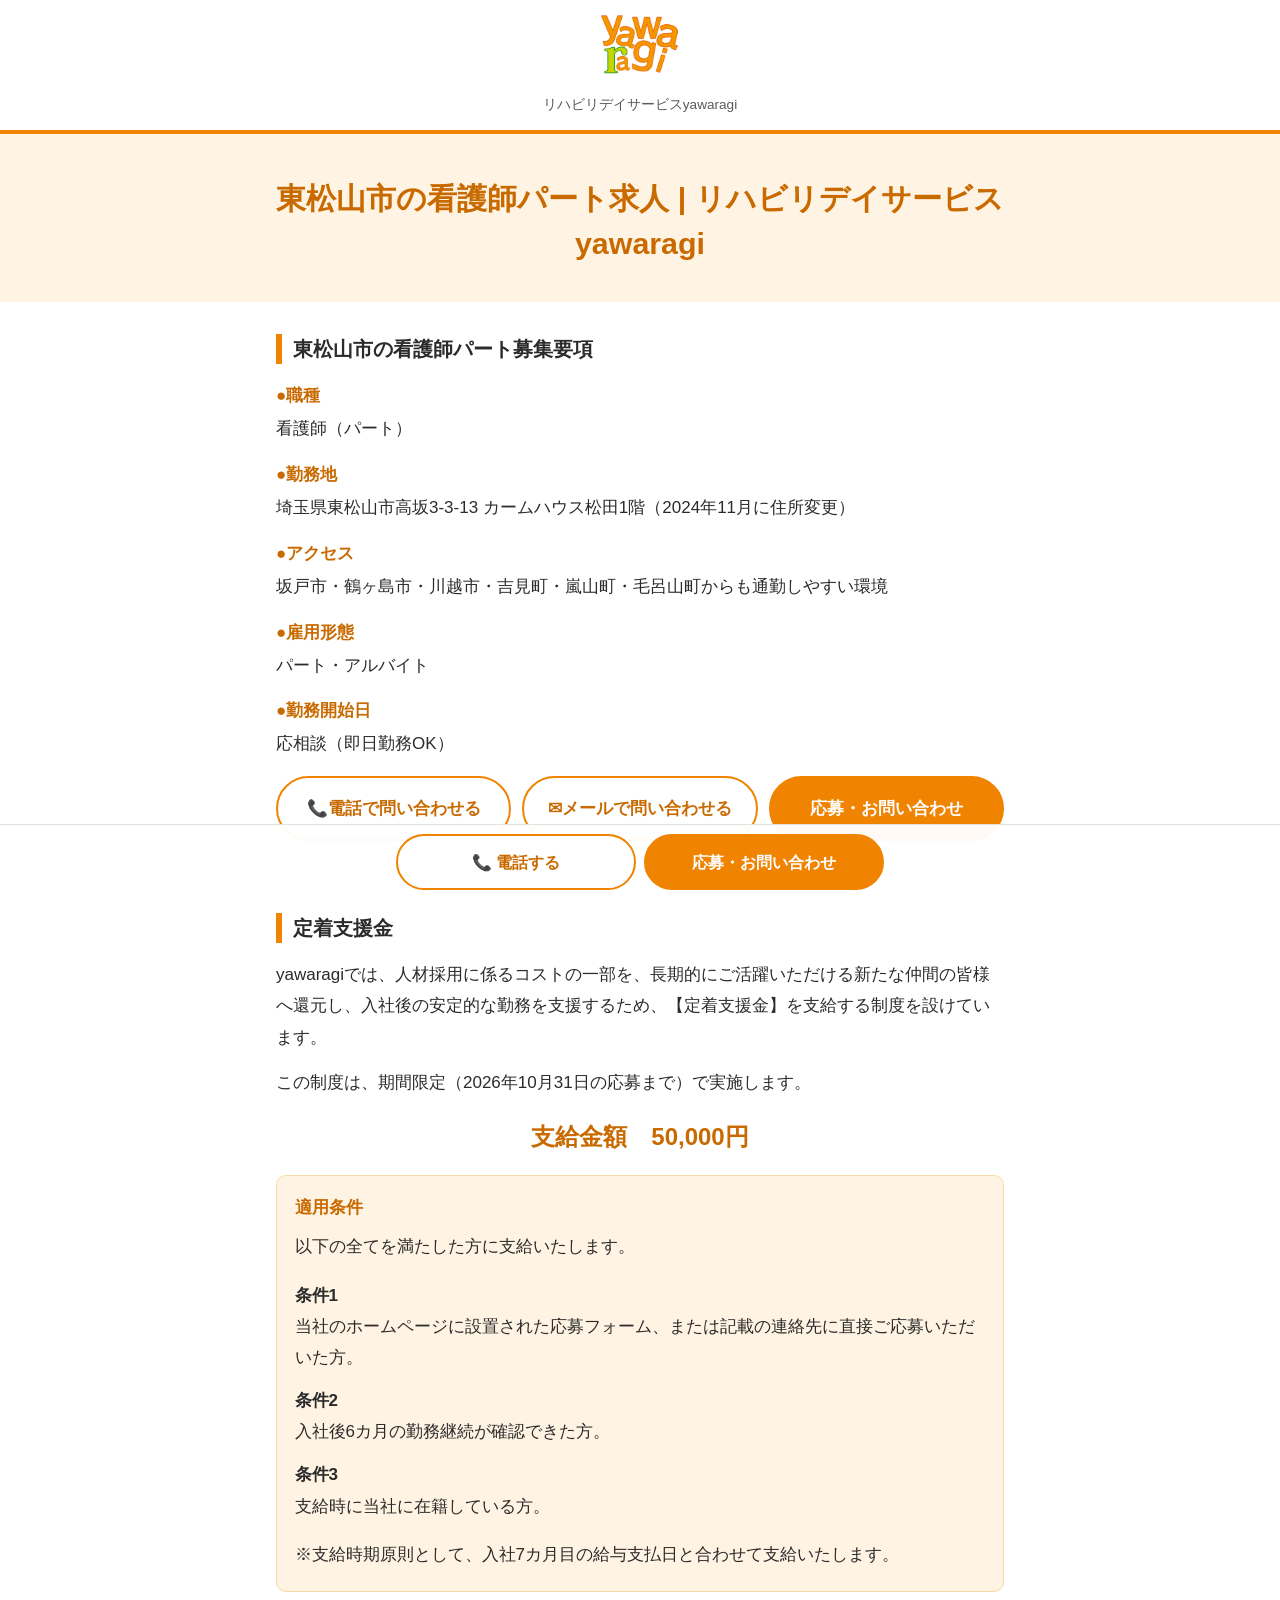
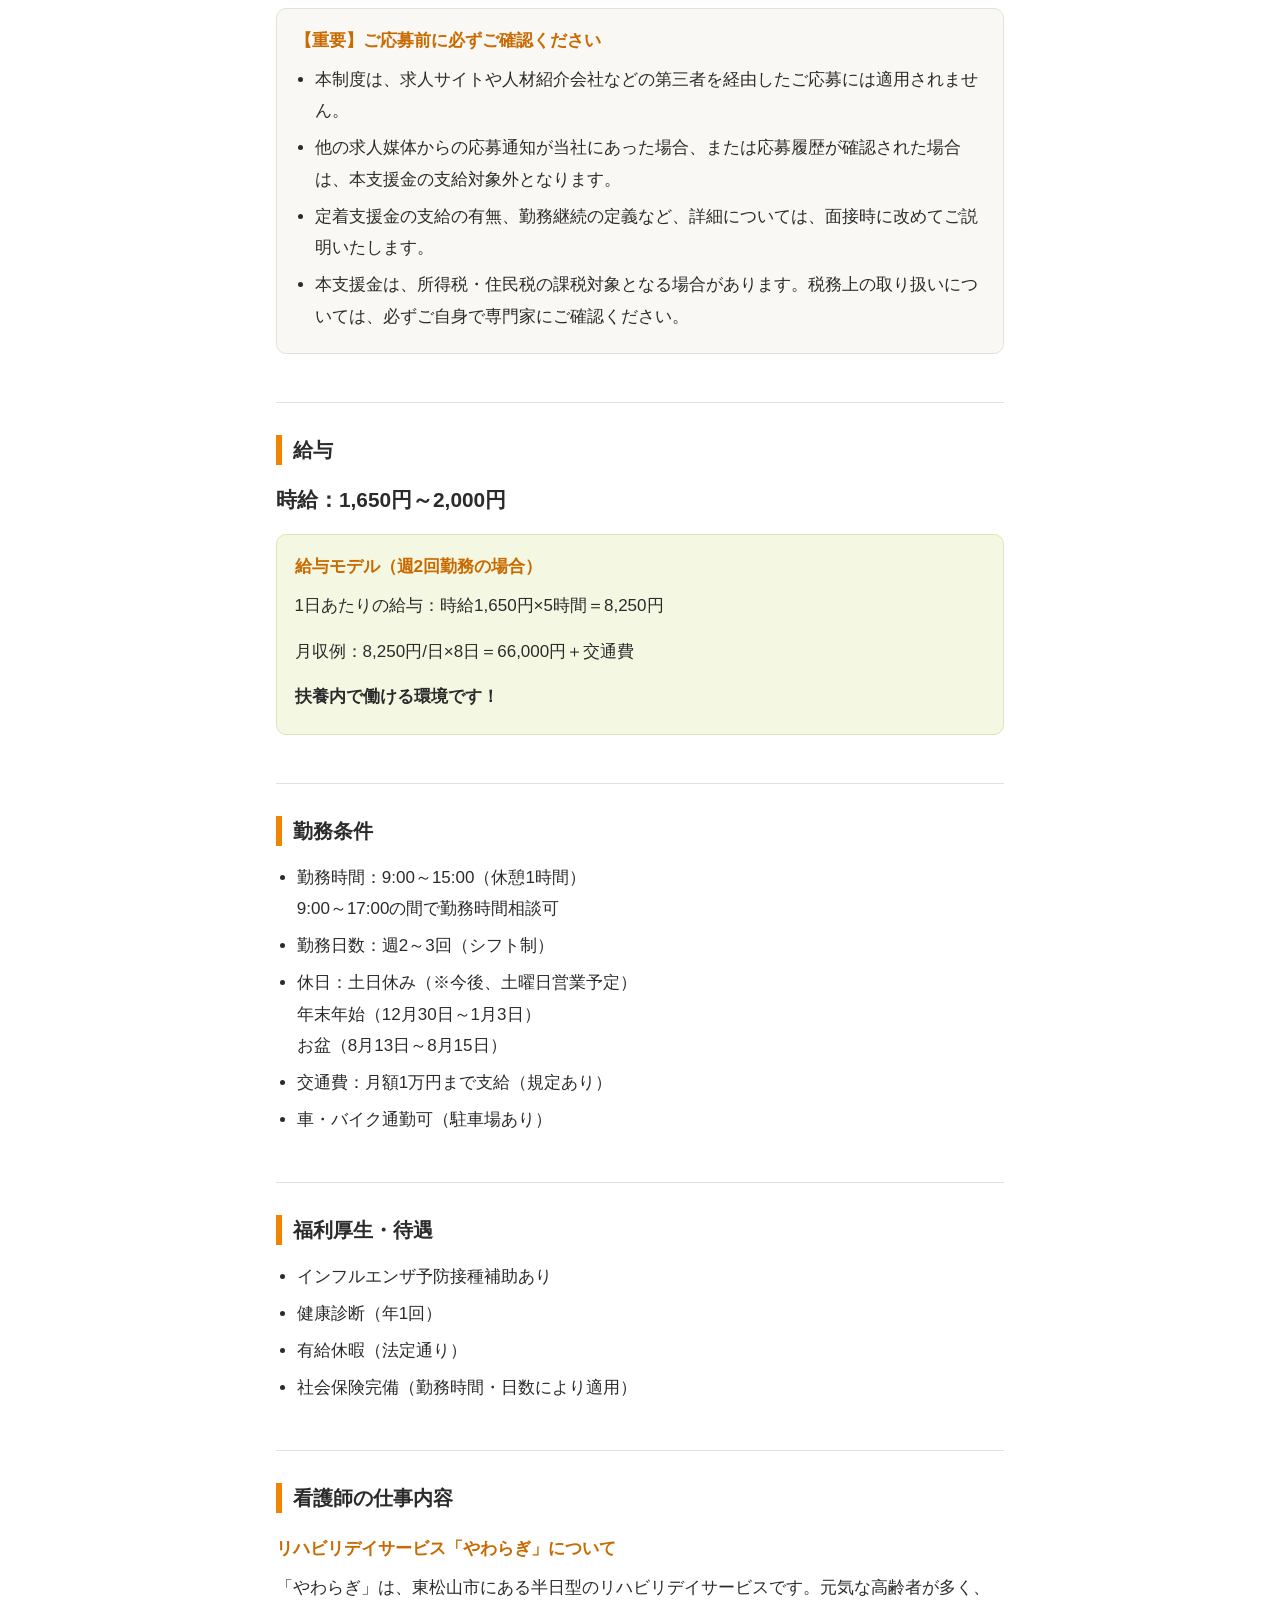
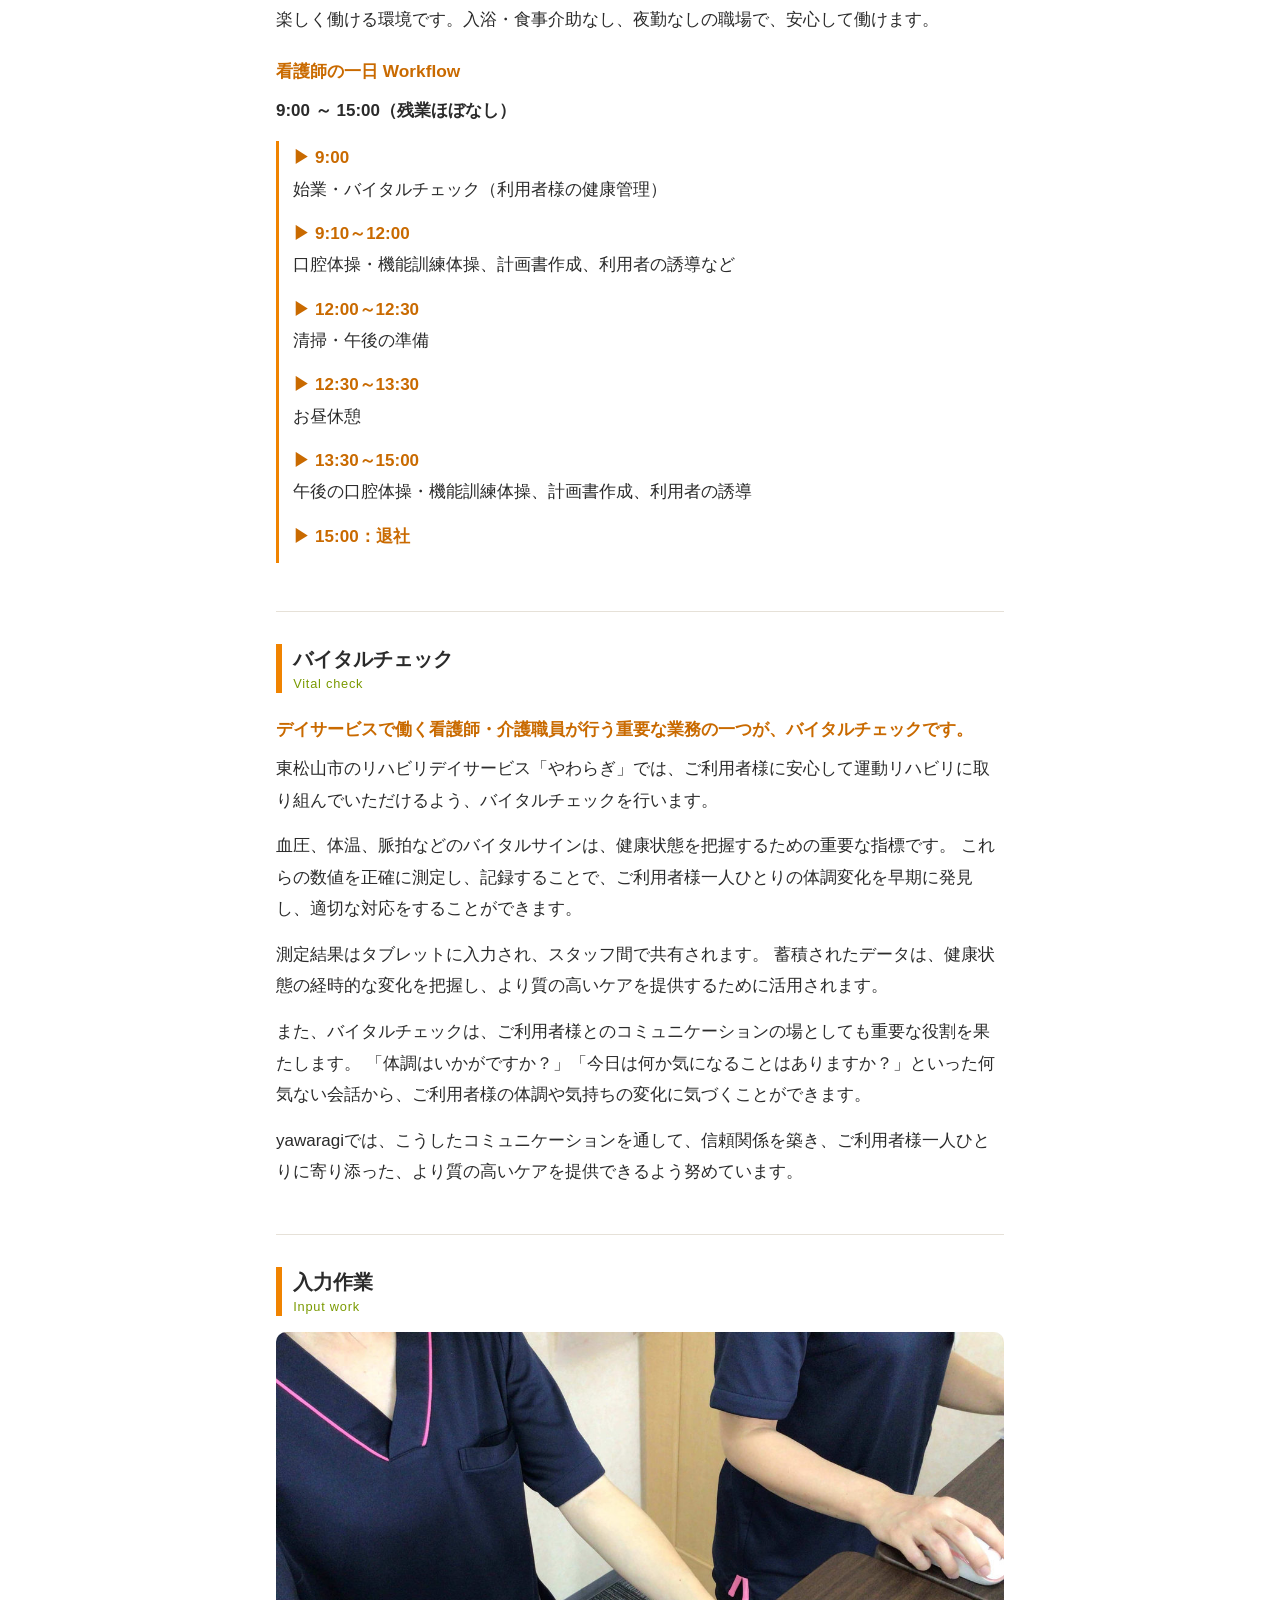
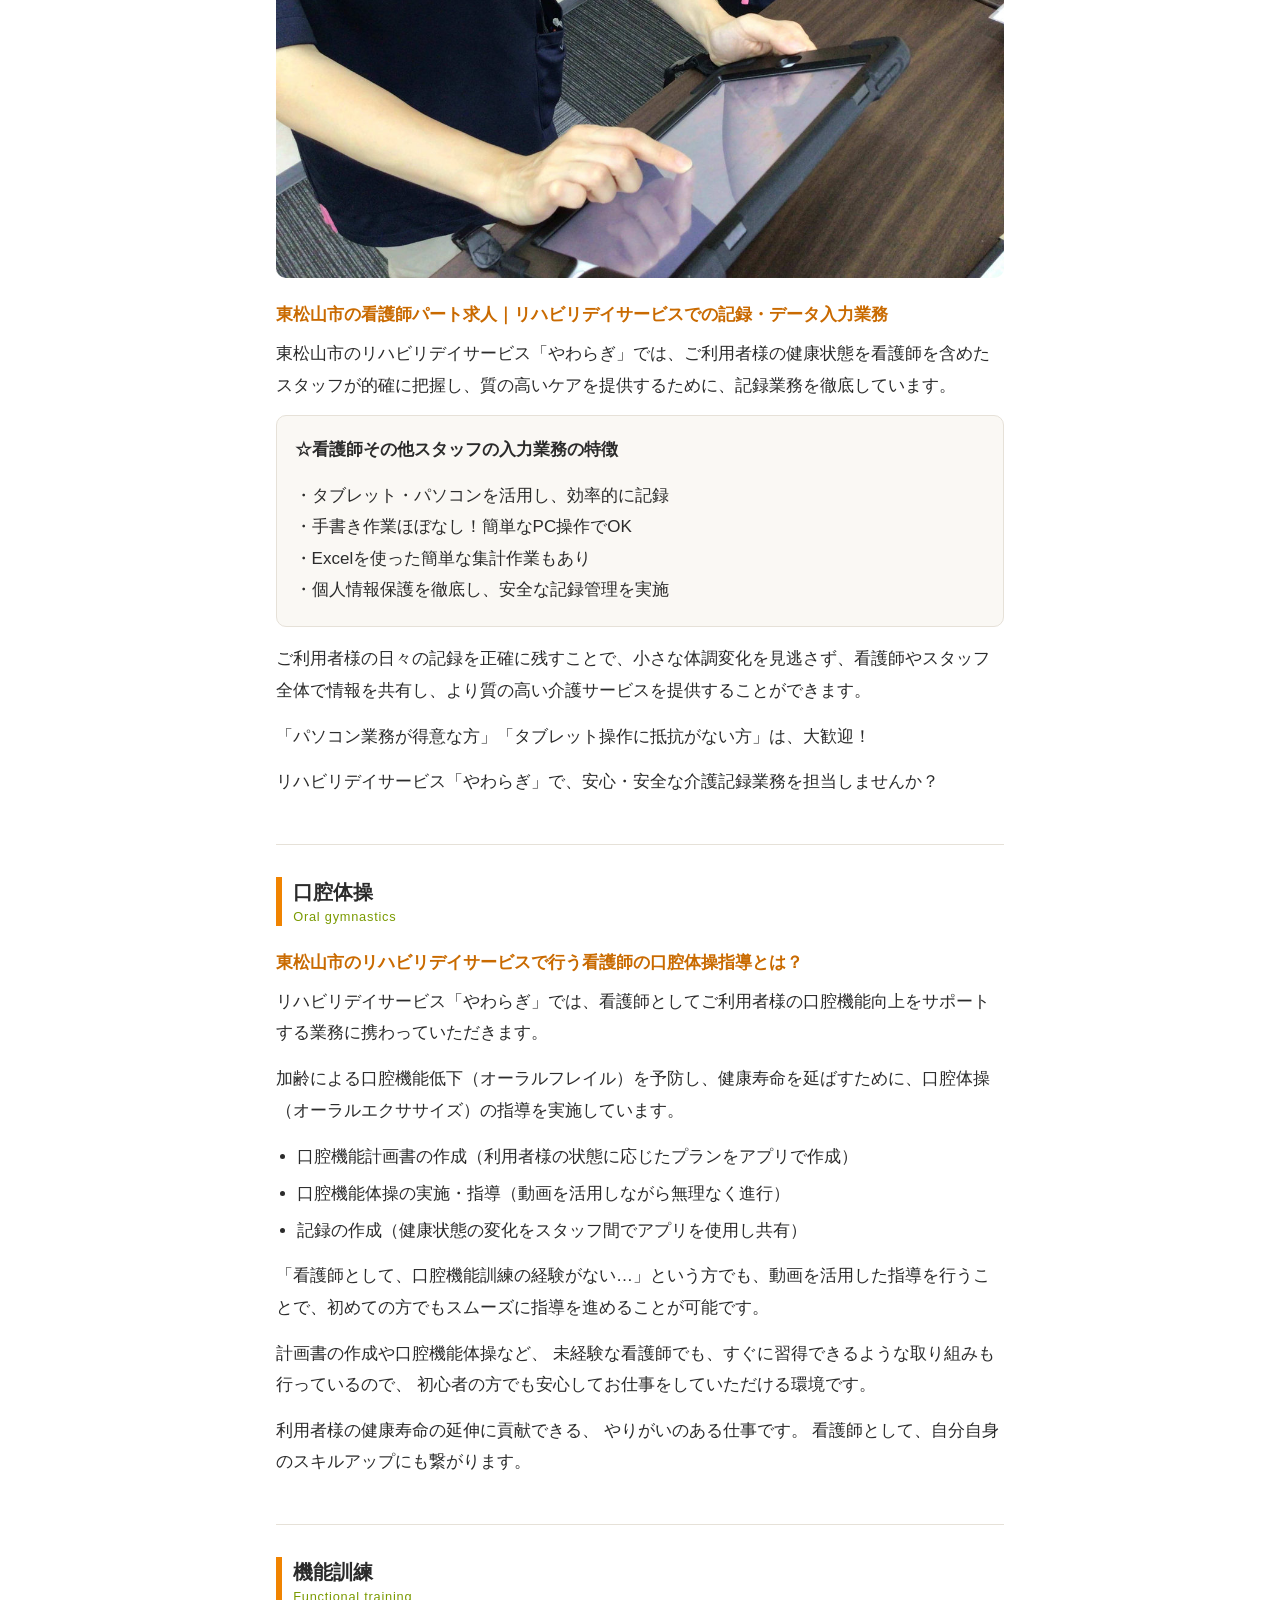
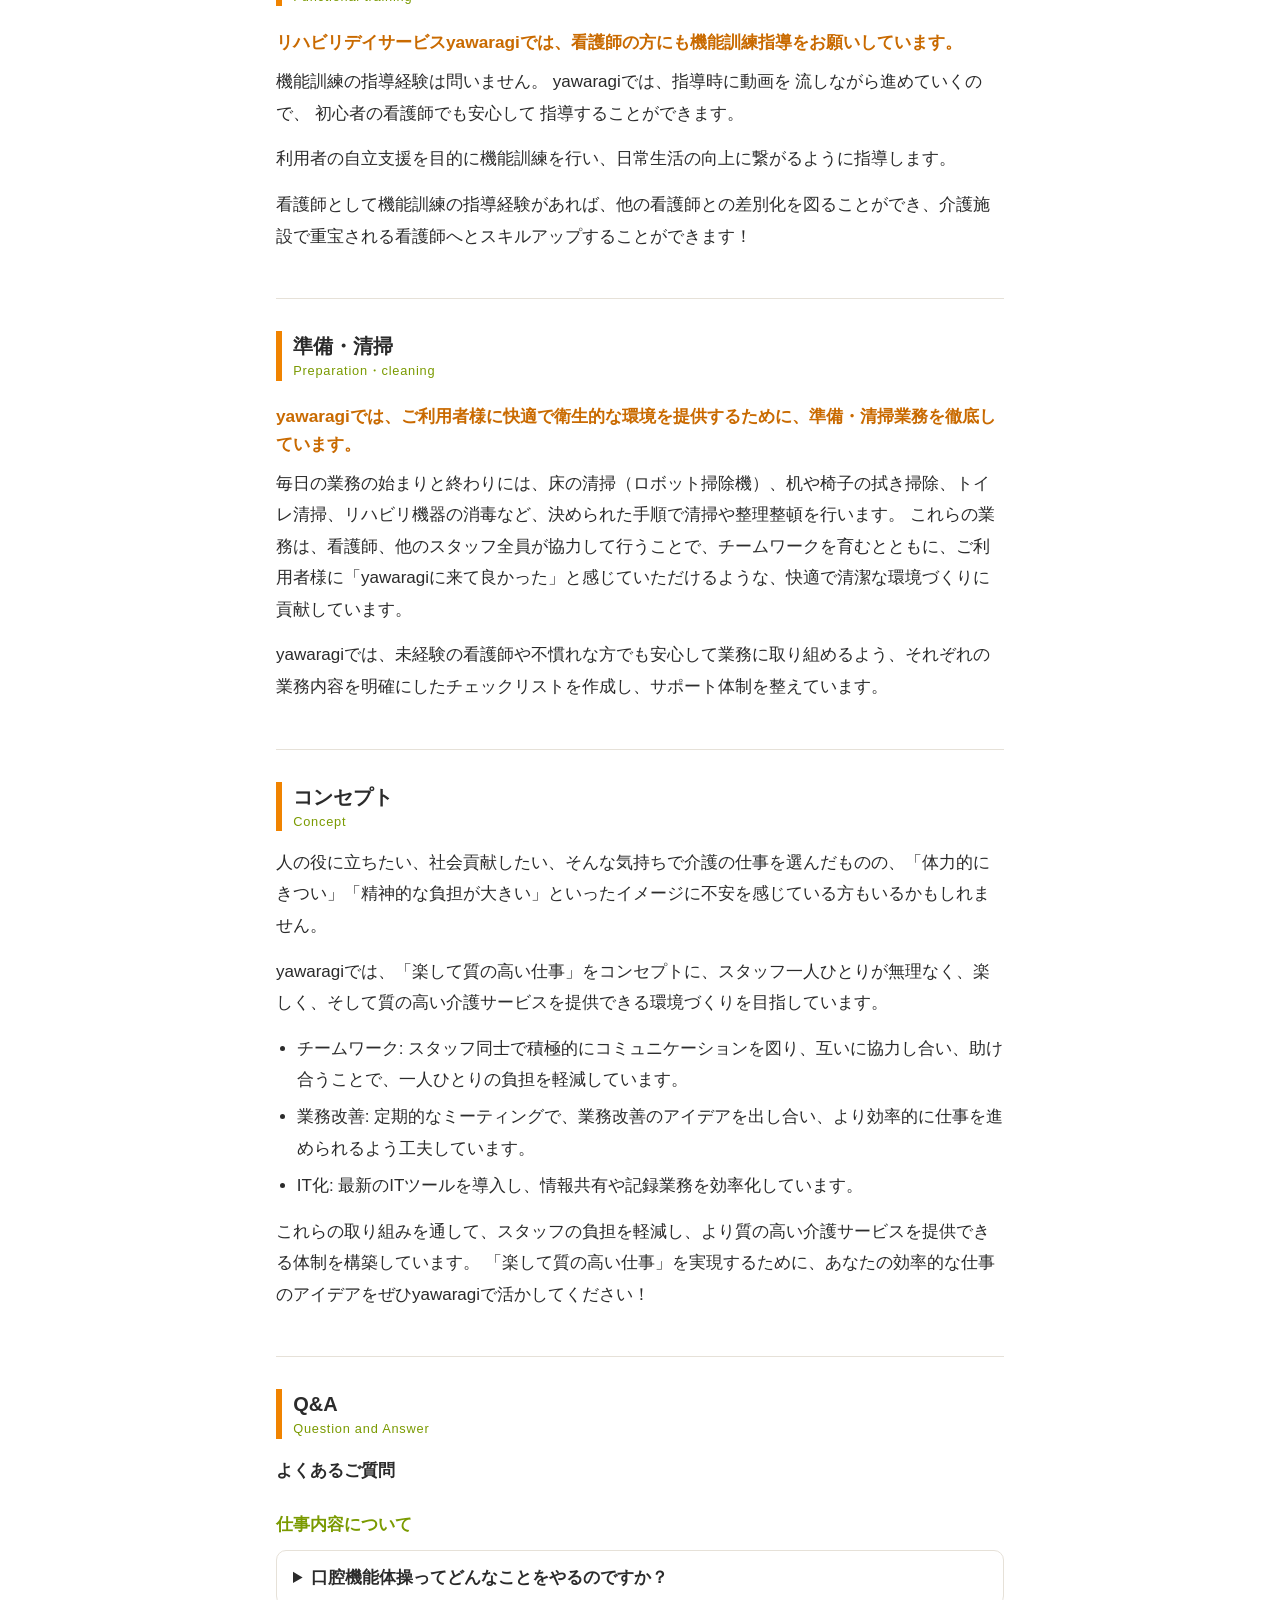
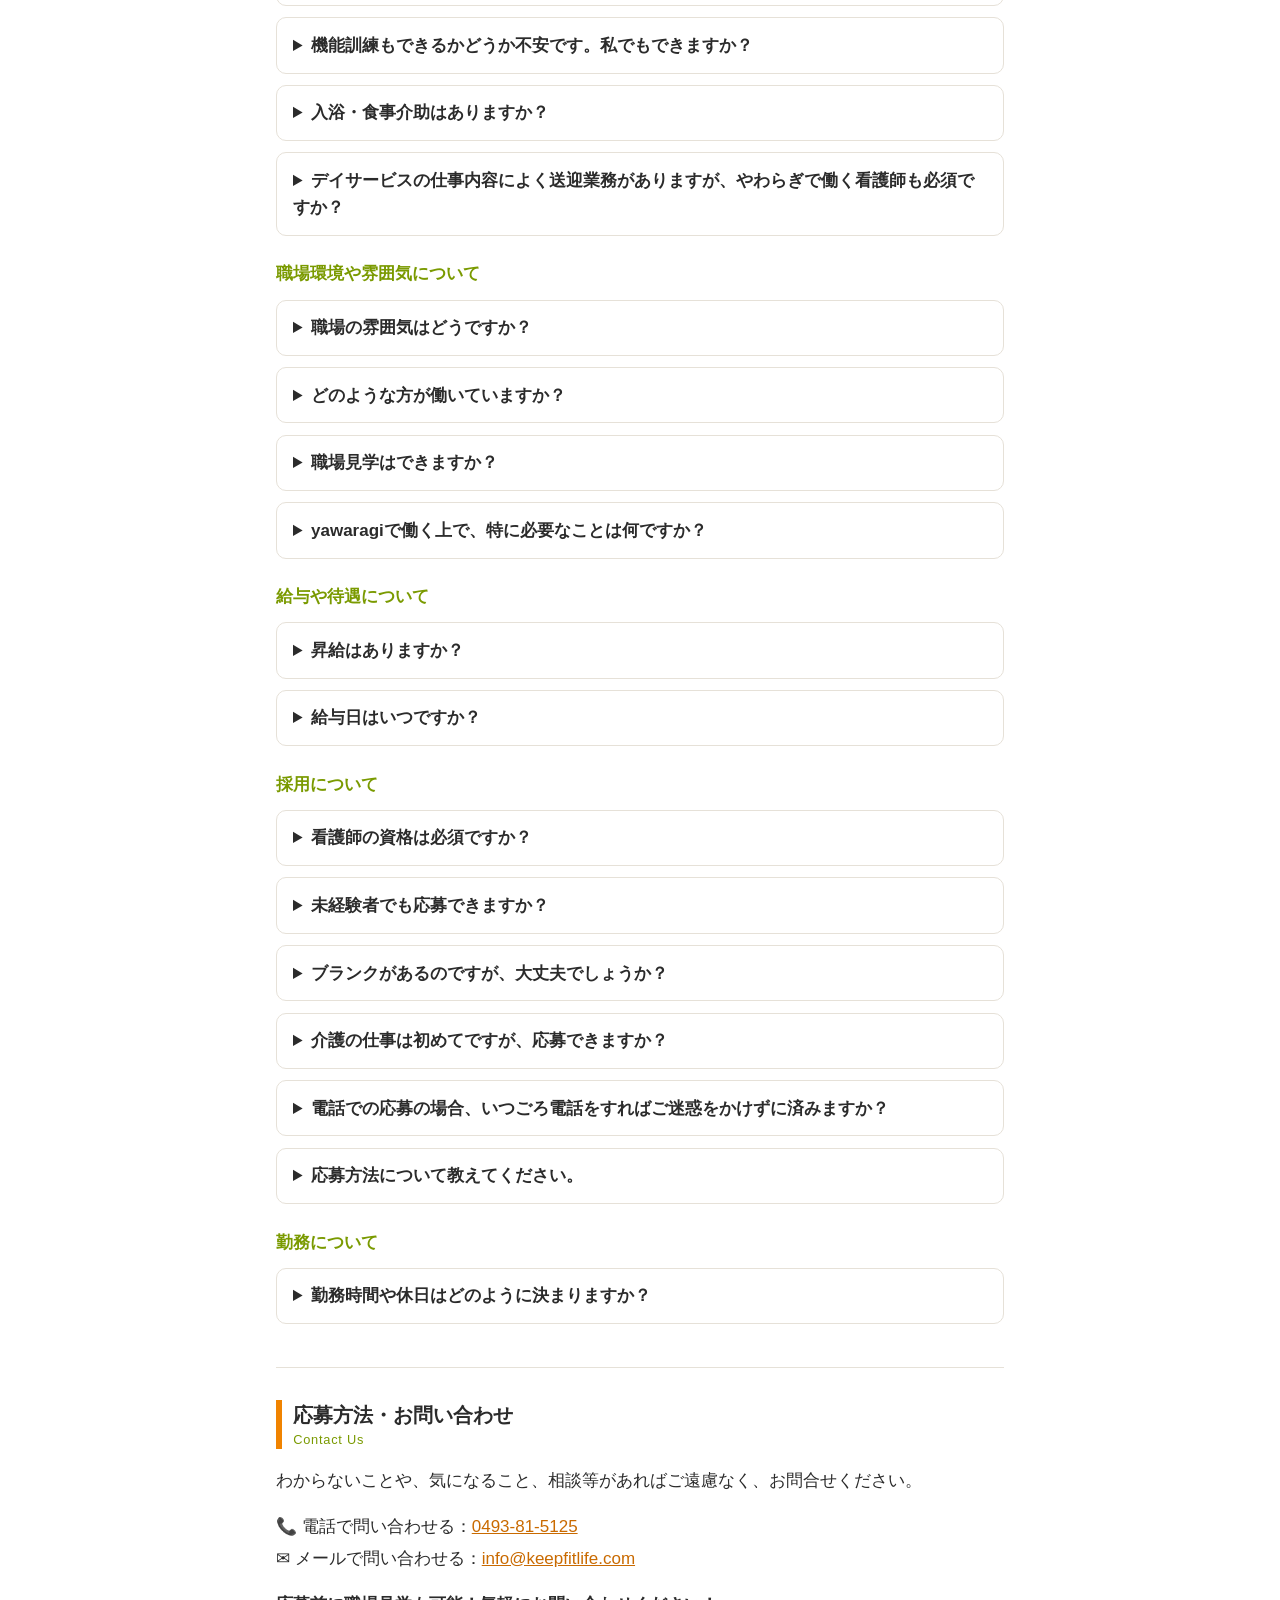
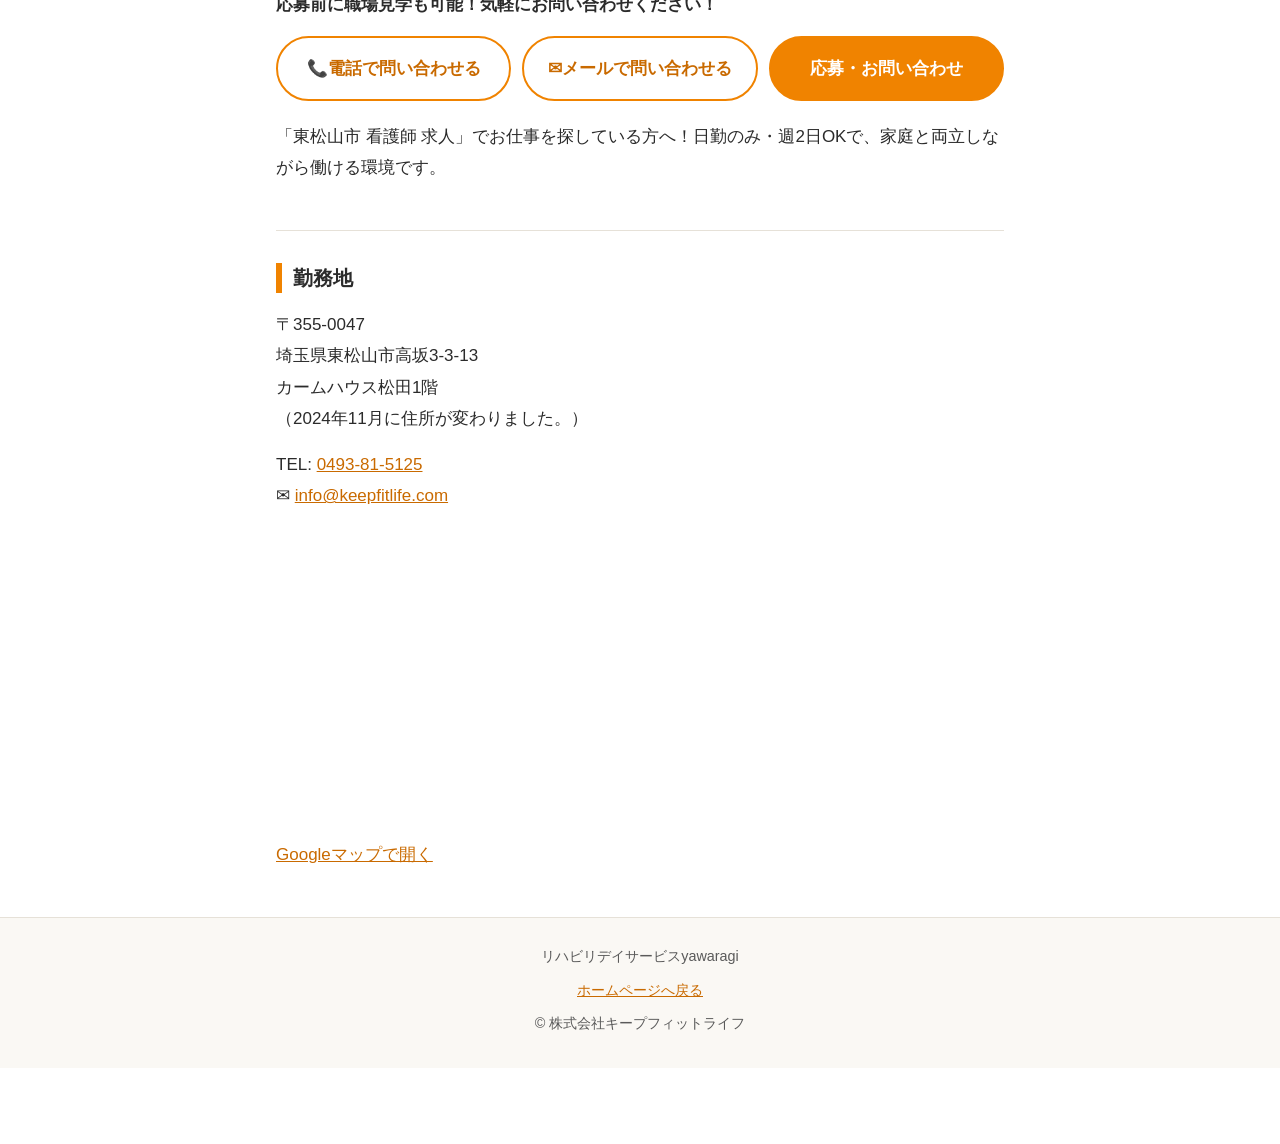
==== jobs/nurse-part-job-higashimatsuyama/index.html @ 45f24392 "求人ページ2枚（看護師パート・管理栄養士パート）をWixから写して追加 Co-Authored-By: Claude Opus 5.5 <noreply@anthropic.com>" ====
<!DOCTYPE html>
<html lang="ja">
<head>
<meta charset="UTF-8">
<meta name="viewport" content="width=device-width, initial-scale=1.0">
<title>東松山市 看護師 パート求人 | リハビリデイサービスyawaragi 週2日～OK</title>
<meta name="description" content="東松山市で看護師パートの求人をお探しなら、リハビリデイサービスyawaragi。週2日から勤務OK、日勤のみ、時給1,650円～。ブランクありの方も歓迎。東松山市高坂駅近くの介護施設での看護師パート募集中。">
<meta property="og:title" content="看護師【パート】の求人｜リハビリデイサービスyawaragi｜東松山市">
<meta property="og:description" content="東松山市の看護師（パート）求人ならリハビリデイサービスyawaragiへ。時給1,650円～！週2日～OK、日勤のみ（9:00～15:00）、坂戸・鶴ヶ島・川越、嵐山町・滑川町・吉見町・ときがわ町・毛呂山町からも通勤便利。見学歓迎。お気軽にお問い合わせを♪">
<meta property="og:site_name" content="リハビリデイサービスyawaragi">
<meta property="og:type" content="website">
<link rel="stylesheet" href="../../assets/jobs.css">
<script type="application/ld+json">
{
  "@context": "https://schema.org",
  "@type": "JobPosting",
  "title": "看護師（パート）",
  "description": "<p>東松山市にある半日型のリハビリデイサービス「やわらぎ」の看護師（パート）募集です。入浴・食事介助なし、夜勤なしの職場です。</p><p>仕事内容：バイタルチェック、口腔体操・機能訓練体操、計画書作成、利用者の誘導、記録の入力、準備・清掃、送迎業務。</p><p>時給：1,650円～2,000円。勤務時間：9:00～15:00（休憩1時間）、9:00～17:00の間で勤務時間相談可。勤務日数：週2～3回（シフト制）。交通費：月額1万円まで支給（規定あり）。車・バイク通勤可（駐車場あり）。</p><p>資格：正看護師または准看護師の資格をお持ちの方。</p>",
  "datePosted": "2026-10-12",
  "employmentType": "PART_TIME",
  "hiringOrganization": {
    "@type": "Organization",
    "name": "リハビリデイサービスyawaragi",
    "sameAs": "https://www.keepfitlife-yawaragi.com"
  },
  "jobLocation": {
    "@type": "Place",
    "address": {
      "@type": "PostalAddress",
      "streetAddress": "高坂3-3-13 カームハウス松田1階",
      "addressLocality": "東松山市",
      "addressRegion": "埼玉県",
      "postalCode": "355-0047",
      "addressCountry": "JP"
    }
  },
  "baseSalary": {
    "@type": "MonetaryAmount",
    "currency": "JPY",
    "value": { "@type": "QuantitativeValue", "minValue": 1650, "maxValue": 2000, "unitText": "HOUR" }
  },
  "directApply": false
}
</script>
</head>
<body>

<header class="site-header">
  <a href="https://www.keepfitlife-yawaragi.com"><img src="../../assets/logo-yawaragi.png" alt="リハビリデイサービスyawaragiのロゴマーク" width="480" height="367"></a>
  <p>リハビリデイサービスyawaragi</p>
</header>

<div class="hero">
  <h1>東松山市の看護師パート求人 | リハビリデイサービスyawaragi</h1>
</div>

<main>

  <section>
    <h2>東松山市の看護師パート募集要項</h2>
    <dl class="spec">
      <dt>●職種</dt>
      <dd>看護師（パート）</dd>
      <dt>●勤務地</dt>
      <dd>埼玉県東松山市高坂3-3-13 カームハウス松田1階（2024年11月に住所変更）</dd>
      <dt>●アクセス</dt>
      <dd>坂戸市・鶴ヶ島市・川越市・吉見町・嵐山町・毛呂山町からも通勤しやすい環境</dd>
      <dt>●雇用形態</dt>
      <dd>パート・アルバイト</dd>
      <dt>●勤務開始日</dt>
      <dd>応相談（即日勤務OK）</dd>
    </dl>
    <div class="cta">
      <a class="btn" href="tel:0493815125">📞電話で問い合わせる</a>
      <a class="btn" href="mailto:info@keepfitlife.com">✉メールで問い合わせる</a>
      <a class="btn primary" href="https://www.keepfitlife-yawaragi.com/jobs/recruit-reserve">応募・お問い合わせ</a>
    </div>
  </section>

  <section class="shien">
    <h2>定着支援金</h2>
    <p>yawaragiでは、人材採用に係るコストの一部を、長期的にご活躍いただける新たな仲間の皆様へ還元し、入社後の安定的な勤務を支援するため、【定着支援金】を支給する制度を設けています。</p>
    <p>この制度は、期間限定（2026年10月31日の応募まで）で実施します。</p>
    <p class="amount">支給金額　50,000円</p>
    <div class="box orange">
      <h3>適用条件</h3>
      <p>以下の全てを満たした方に支給いたします。</p>
      <dl>
        <dt>条件1</dt>
        <dd>当社のホームページに設置された応募フォーム、または記載の連絡先に直接ご応募いただいた方。</dd>
        <dt>条件2</dt>
        <dd>入社後6カ月の勤務継続が確認できた方。</dd>
        <dt>条件3</dt>
        <dd>支給時に当社に在籍している方。</dd>
      </dl>
      <p style="margin-top:0.9rem">※支給時期原則として、入社7カ月目の給与支払日と合わせて支給いたします。</p>
    </div>
    <div class="box">
      <h3>【重要】ご応募前に必ずご確認ください</h3>
      <ul>
        <li>本制度は、求人サイトや人材紹介会社などの第三者を経由したご応募には適用されません。</li>
        <li>他の求人媒体からの応募通知が当社にあった場合、または応募履歴が確認された場合は、本支援金の支給対象外となります。</li>
        <li>定着支援金の支給の有無、勤務継続の定義など、詳細については、面接時に改めてご説明いたします。</li>
        <li>本支援金は、所得税・住民税の課税対象となる場合があります。税務上の取り扱いについては、必ずご自身で専門家にご確認ください。</li>
      </ul>
    </div>
  </section>

  <section>
    <h2>給与</h2>
    <p class="big">時給：1,650円～2,000円</p>
    <div class="box green">
      <h3>給与モデル（週2回勤務の場合）</h3>
      <p>1日あたりの給与：時給1,650円×5時間＝8,250円</p>
      <p>月収例：8,250円/日×8日＝66,000円＋交通費</p>
      <p><b>扶養内で働ける環境です！</b></p>
    </div>
  </section>

  <section>
    <h2>勤務条件</h2>
    <ul>
      <li>勤務時間：9:00～15:00（休憩1時間）<br>9:00～17:00の間で勤務時間相談可</li>
      <li>勤務日数：週2～3回（シフト制）</li>
      <li>休日：土日休み（※今後、土曜日営業予定）<br>年末年始（12月30日～1月3日）<br>お盆（8月13日～8月15日）</li>
      <li>交通費：月額1万円まで支給（規定あり）</li>
      <li>車・バイク通勤可（駐車場あり）</li>
    </ul>
  </section>

  <section>
    <h2>福利厚生・待遇</h2>
    <ul>
      <li>インフルエンザ予防接種補助あり</li>
      <li>健康診断（年1回）</li>
      <li>有給休暇（法定通り）</li>
      <li>社会保険完備（勤務時間・日数により適用）</li>
    </ul>
  </section>

  <section>
    <h2>看護師の仕事内容</h2>
    <h3>リハビリデイサービス「やわらぎ」について</h3>
    <p>「やわらぎ」は、東松山市にある半日型のリハビリデイサービスです。元気な高齢者が多く、楽しく働ける環境です。入浴・食事介助なし、夜勤なしの職場で、安心して働けます。</p>

    <h3>看護師の一日 Workflow</h3>
    <p><b>9:00 ～ 15:00（残業ほぼなし）</b></p>
    <ol class="flow">
      <li><b>▶ 9:00</b>始業・バイタルチェック（利用者様の健康管理）</li>
      <li><b>▶ 9:10～12:00</b>口腔体操・機能訓練体操、計画書作成、利用者の誘導など</li>
      <li><b>▶ 12:00～12:30</b>清掃・午後の準備</li>
      <li><b>▶ 12:30～13:30</b>お昼休憩</li>
      <li><b>▶ 13:30～15:00</b>午後の口腔体操・機能訓練体操、計画書作成、利用者の誘導</li>
      <li><b>▶ 15:00：退社</b></li>
    </ol>
  </section>

  <section>
    <h2>バイタルチェック <span class="en">Vital check</span></h2>
    <h3>デイサービスで働く看護師・介護職員が行う重要な業務の一つが、バイタルチェックです。</h3>
    <p>東松山市のリハビリデイサービス「やわらぎ」では、ご利用者様に安心して運動リハビリに取り組んでいただけるよう、バイタルチェックを行います。</p>
    <p>血圧、体温、脈拍などのバイタルサインは、健康状態を把握するための重要な指標です。 これらの数値を正確に測定し、記録することで、ご利用者様一人ひとりの体調変化を早期に発見し、適切な対応をすることができます。</p>
    <p>測定結果はタブレットに入力され、スタッフ間で共有されます。 蓄積されたデータは、健康状態の経時的な変化を把握し、より質の高いケアを提供するために活用されます。</p>
    <p>また、バイタルチェックは、ご利用者様とのコミュニケーションの場としても重要な役割を果たします。 「体調はいかがですか？」「今日は何か気になることはありますか？」といった何気ない会話から、ご利用者様の体調や気持ちの変化に気づくことができます。</p>
    <p>yawaragiでは、こうしたコミュニケーションを通して、信頼関係を築き、ご利用者様一人ひとりに寄り添った、より質の高いケアを提供できるよう努めています。</p>
  </section>

  <section>
    <h2>入力作業 <span class="en">Input work</span></h2>
    <figure><img src="../../assets/photo-tablet-input.jpg" alt="リハビリデイサービスyawaragiでのiPad入力作業風景" width="1200" height="900" loading="lazy"></figure>
    <h3>東松山市の看護師パート求人｜リハビリデイサービスでの記録・データ入力業務</h3>
    <p>東松山市のリハビリデイサービス「やわらぎ」では、ご利用者様の健康状態を看護師を含めたスタッフが的確に把握し、質の高いケアを提供するために、記録業務を徹底しています。</p>
    <div class="box">
      <p><b>☆看護師その他スタッフの入力業務の特徴</b></p>
      <p>・タブレット・パソコンを活用し、効率的に記録<br>
      ・手書き作業ほぼなし！簡単なPC操作でOK<br>
      ・Excelを使った簡単な集計作業もあり<br>
      ・個人情報保護を徹底し、安全な記録管理を実施</p>
    </div>
    <p>ご利用者様の日々の記録を正確に残すことで、小さな体調変化を見逃さず、看護師やスタッフ全体で情報を共有し、より質の高い介護サービスを提供することができます。</p>
    <p>「パソコン業務が得意な方」「タブレット操作に抵抗がない方」は、大歓迎！</p>
    <p>リハビリデイサービス「やわらぎ」で、安心・安全な介護記録業務を担当しませんか？</p>
  </section>

  <section>
    <h2>口腔体操 <span class="en">Oral gymnastics</span></h2>
    <h3>東松山市のリハビリデイサービスで行う看護師の口腔体操指導とは？</h3>
    <p>リハビリデイサービス「やわらぎ」では、看護師としてご利用者様の口腔機能向上をサポートする業務に携わっていただきます。</p>
    <p>加齢による口腔機能低下（オーラルフレイル）を予防し、健康寿命を延ばすために、口腔体操（オーラルエクササイズ）の指導を実施しています。</p>
    <ul>
      <li>口腔機能計画書の作成（利用者様の状態に応じたプランをアプリで作成）</li>
      <li>口腔機能体操の実施・指導（動画を活用しながら無理なく進行）</li>
      <li>記録の作成（健康状態の変化をスタッフ間でアプリを使用し共有）</li>
    </ul>
    <p>「看護師として、口腔機能訓練の経験がない…」という方でも、動画を活用した指導を行うことで、初めての方でもスムーズに指導を進めることが可能です。</p>
    <p>計画書の作成や口腔機能体操など、 未経験な看護師でも、すぐに習得できるような取り組みも行っているので、 初心者の方でも安心してお仕事をしていただける環境です。</p>
    <p>利用者様の健康寿命の延伸に貢献できる、 やりがいのある仕事です。 看護師として、自分自身のスキルアップにも繋がります。</p>
  </section>

  <section>
    <h2>機能訓練 <span class="en">Functional training</span></h2>
    <h3>リハビリデイサービスyawaragiでは、看護師の方にも機能訓練指導をお願いしています。</h3>
    <p>機能訓練の指導経験は問いません。 yawaragiでは、指導時に動画を 流しながら進めていくので、 初心者の看護師でも安心して 指導することができます。</p>
    <p>利用者の自立支援を目的に機能訓練を行い、日常生活の向上に繋がるように指導します。</p>
    <p>看護師として機能訓練の指導経験があれば、他の看護師との差別化を図ることができ、介護施設で重宝される看護師へとスキルアップすることができます！</p>
  </section>

  <section>
    <h2>準備・清掃 <span class="en">Preparation・cleaning</span></h2>
    <h3>yawaragiでは、ご利用者様に快適で衛生的な環境を提供するために、準備・清掃業務を徹底しています。</h3>
    <p>毎日の業務の始まりと終わりには、床の清掃（ロボット掃除機）、机や椅子の拭き掃除、トイレ清掃、リハビリ機器の消毒など、決められた手順で清掃や整理整頓を行います。 これらの業務は、看護師、他のスタッフ全員が協力して行うことで、チームワークを育むとともに、ご利用者様に「yawaragiに来て良かった」と感じていただけるような、快適で清潔な環境づくりに貢献しています。</p>
    <p>yawaragiでは、未経験の看護師や不慣れな方でも安心して業務に取り組めるよう、それぞれの業務内容を明確にしたチェックリストを作成し、サポート体制を整えています。</p>
  </section>

  <section>
    <h2>コンセプト <span class="en">Concept</span></h2>
    <p>人の役に立ちたい、社会貢献したい、そんな気持ちで介護の仕事を選んだものの、「体力的にきつい」「精神的な負担が大きい」といったイメージに不安を感じている方もいるかもしれません。</p>
    <p>yawaragiでは、「楽して質の高い仕事」をコンセプトに、スタッフ一人ひとりが無理なく、楽しく、そして質の高い介護サービスを提供できる環境づくりを目指しています。</p>
    <ul>
      <li>チームワーク: スタッフ同士で積極的にコミュニケーションを図り、互いに協力し合い、助け合うことで、一人ひとりの負担を軽減しています。</li>
      <li>業務改善: 定期的なミーティングで、業務改善のアイデアを出し合い、より効率的に仕事を進められるよう工夫しています。</li>
      <li>IT化: 最新のITツールを導入し、情報共有や記録業務を効率化しています。</li>
    </ul>
    <p>これらの取り組みを通して、スタッフの負担を軽減し、より質の高い介護サービスを提供できる体制を構築しています。 「楽して質の高い仕事」を実現するために、あなたの効率的な仕事のアイデアをぜひyawaragiで活かしてください！</p>
  </section>

  <section>
    <h2>Q&amp;A <span class="en">Question and Answer</span></h2>
    <p><b>よくあるご質問</b></p>

    <h3 class="faq-cat">仕事内容について</h3>
    <details>
      <summary>口腔機能体操ってどんなことをやるのですか？</summary>
      <div class="a">
        <p>動画をみながら、それに沿って説明しながら実践していきます。</p>
        <p>難しいものはないので、慣れてしまえば大丈夫です！</p>
        <p>その他に、計画書の作成やモニタリングなど、すぐに習得できるような取り組みも行っているので、初心者でも安心してお仕事をしていただける環境を整えています。</p>
      </div>
    </details>
    <details>
      <summary>機能訓練もできるかどうか不安です。私でもできますか？</summary>
      <div class="a">
        <p>ご安心ください！専門知識がない方でも、わかりやすいサポート体制を通じて、すぐに訓練指導が可能です。</p>
        <p>口腔機能体操と同様に、機能訓練も動画をみながら、それに沿って説明しながら実践していきますので、ご安心ください。</p>
        <p>先輩スタッフによる丁寧なサポート体制をご用意しています。 そのため、すぐに訓練指導を始めることができます。</p>
        <p>わからないことがあれば、いつでも相談できる環境なので、 安心して業務に取り組めます。</p>
        <p>口腔体操や機能訓練の指導経験があれば、他の看護師との差別化を図ることができ、介護施設で重宝される看護師へとスキルアップすることができます！</p>
      </div>
    </details>
    <details>
      <summary>入浴・食事介助はありますか？</summary>
      <div class="a">
        <p>リハビリデイサービスyawaragiでは、入浴介助や食事介助はありません。</p>
        <p>yawaragiは、運動機能の維持・向上に特化した、短時間制のリハビリデイサービスです。</p>
        <p>そのため、入浴や食事のサービスは提供しておりません。</p>
      </div>
    </details>
    <details>
      <summary>デイサービスの仕事内容によく送迎業務がありますが、やわらぎで働く看護師も必須ですか？</summary>
      <div class="a">
        <p>はい、送迎業務をお願いしています。</p>
        <p>運転に慣れている方や、 利用者様とコミュニケーションを取るのが好きな方は、 ぜひ送迎業務で活躍してください。</p>
        <p>もちろん、得意不得意は人それぞれです。</p>
        <p>「運転に自信がない」「送迎業務以外の仕事に集中したい」という方も、 まずはご相談ください。</p>
        <p>他の業務への配置転換など、 可能な限り対応させていただきますので、ご安心ください。</p>
      </div>
    </details>

    <h3 class="faq-cat">職場環境や雰囲気について</h3>
    <details>
      <summary>職場の雰囲気はどうですか？</summary>
      <div class="a">
        <p>私たちの職場は、思いやりのある温かい雰囲気です。</p>
        <p>スタッフ一人ひとりが、相手の立場を考え、思いやりの心を持って行動しています。 困っている人がいれば、自然と助け合う、そんな優しさ溢れる職場です。</p>
        <p>もちろん、チームワークも大切にしています。</p>
        <p>スタッフ同士、お互いに協力し合い、共通の目標に向かって、笑顔で仕事に取り組んでいます。</p>
        <p>逆に、相手の立場を考えず、思いやりの心を持って行動できない人、困っている人がいても見て見ぬふりをしてしまうような人は、残念ながら当施設の雰囲気には合わないかもしれません。</p>
      </div>
    </details>
    <details>
      <summary>どのような方が働いていますか？</summary>
      <div class="a">
        <p>当施設では、多様な個性と経験を持つスタッフが活躍しています！</p>
        <ul>
          <li>子育て中のスタッフ</li>
          <li>子育てがひと段落したスタッフ</li>
          <li>経験豊富なベテランスタッフ</li>
          <li>これまでとは違う分野に挑戦したいスタッフ</li>
        </ul>
        <p>など、様々な仲間がいます。</p>
        <p>それぞれのライフステージや目標に合わせて、やりがいを持って働いています。年齢や経験に関わらず、 「人の役に立ちたい」「誰かのために何かしたい」という 温かい気持ちをお持ちの方を歓迎いたします。</p>
      </div>
    </details>
    <details>
      <summary>職場見学はできますか？</summary>
      <div class="a">
        <p>はい、職場見学可能です。事前にお問い合わせいただければ、ご希望の日時を調整して対応いたします。</p>
      </div>
    </details>
    <details>
      <summary>yawaragiで働く上で、特に必要なことは何ですか？</summary>
      <div class="a">
        <p>yawaragiでは、スタッフ一人ひとりが気持ちよく、そして長く活躍できるよう、働きやすい環境づくりに力を入れています。</p>
        <p>特に大切にしているのは、以下の3点です。</p>
        <p><b>思いやり:</b></p>
        <ul>
          <li>職場の仲間を思いやる気持ち。</li>
          <li>困っている人がいたら、積極的にサポートする。</li>
          <li>感謝の気持ちを忘れずに、日々の業務に取り組む。</li>
        </ul>
        <p><b>気配り:</b></p>
        <ul>
          <li>周囲の状況を常に把握し、 誰かのサポートが必要なときは、 自ら進んで行動する。</li>
          <li>報告・連絡・相談を密にし、 チーム全体で情報を共有する。</li>
          <li>職場の環境改善にも目を向け、 より働きやすい環境を作るために 積極的にアイデアを出す。</li>
        </ul>
        <p><b>チームワーク:</b></p>
        <ul>
          <li>チームの一員としての自覚を持ち、 責任感を持って仕事に取り組む。</li>
          <li>個性を尊重し、多様な意見を 積極的に受け入れる。</li>
          <li>目標達成に向けて、 チーム全体で協力し合う。</li>
        </ul>
        <p>yawaragiは、スタッフ同士がお互いを尊重し、 支え合いながら成長できる職場を目指しています。</p>
      </div>
    </details>

    <h3 class="faq-cat">給与や待遇について</h3>
    <details>
      <summary>昇給はありますか？</summary>
      <div class="a">
        <p>はい、もちろん昇給はあります！</p>
        <p>時給は、求人情報に記載されている通りです。 そこからスタートし、あなたの貢献度次第でどんどん昇給していきます！</p>
        <p>「経験がないから不安…」 「ブランクがあるから自信がない…」そんな方もご安心ください。 yawaragiでは、経験やスキルよりも、 あなたの「成長したい！」という意欲を大切にしています。</p>
        <p>積極的に業務に取り組み、 周りのスタッフと協力しながら、 利用者様の笑顔のために貢献してくれる方なら、 経験に関係なく、しっかりと評価し、昇給で応えます。年功序列は一切ありません！</p>
      </div>
    </details>
    <details>
      <summary>給与日はいつですか？</summary>
      <div class="a">
        <p>給与日についてですが、末締めで翌月25日にお支払いいたします。</p>
      </div>
    </details>

    <h3 class="faq-cat">採用について</h3>
    <details>
      <summary>看護師の資格は必須ですか？</summary>
      <div class="a">
        <p>はい、看護師の資格は必須です。正看護師または准看護師の資格をお持ちの方のみご応募いただけます。</p>
      </div>
    </details>
    <details>
      <summary>未経験者でも応募できますか？</summary>
      <div class="a">
        <p>はい、未経験者の方でも歓迎です。「人の役に立ちたい」「誰かのために何かしたい」という気持ちがあれば、 きっと活躍できます。当施設では、未経験からスタートした先輩スタッフも多数活躍しています。わからないことは丁寧にサポートしますので、ご安心ください。</p>
      </div>
    </details>
    <details>
      <summary>ブランクがあるのですが、大丈夫でしょうか？</summary>
      <div class="a">
        <p>はい、ブランクのある方も歓迎です。 当施設では、ブランクのある方でも安心して復帰できるよう、サポート体制を整えています。</p>
      </div>
    </details>
    <details>
      <summary>介護の仕事は初めてですが、応募できますか？</summary>
      <div class="a">
        <p>はい、介護の仕事が初めての方でも歓迎です。 yawaragiでは、先輩スタッフが丁寧に指導いたしますので、ご安心ください。</p>
      </div>
    </details>
    <details>
      <summary>電話での応募の場合、いつごろ電話をすればご迷惑をかけずに済みますか？</summary>
      <div class="a">
        <p>平日10時～16時の間で、以下の時間帯にお電話いただけると、比較的繋がりやすくなっております。</p>
        <ul>
          <li>午前：10時～11時半</li>
          <li>昼：12時10分～13時</li>
          <li>午後：14時～16時</li>
        </ul>
        <p>ただし、業務の状況によってはお待たせしてしまう場合もございますので、ご了承ください。</p>
      </div>
    </details>
    <details>
      <summary>応募方法について教えてください。</summary>
      <div class="a">
        <p>電話またはメールにてご応募ください。 面接の日時を調整させていただきます。</p>
      </div>
    </details>

    <h3 class="faq-cat">勤務について</h3>
    <details>
      <summary>勤務時間や休日はどのように決まりますか？</summary>
      <div class="a">
        <p>勤務はシフト制で、曜日は月曜日から土曜日までの間でシフトを組み、希望休も取得可能ですので、お気軽にご相談ください。</p>
        <p>基本的な勤務時間帯は、9時～15時ですが、業務の状況により、16時までの勤務をお願いする場合があります。 柔軟に対応できる方を優遇いたします。</p>
        <p>休憩時間は1時間で、定休日は日曜日です。</p>
      </div>
    </details>
  </section>

  <section>
    <h2>応募方法・お問い合わせ <span class="en">Contact Us</span></h2>
    <p>わからないことや、気になること、相談等があればご遠慮なく、お問合せください。</p>
    <p>📞 電話で問い合わせる：<a href="tel:0493815125">0493-81-5125</a><br>
    ✉ メールで問い合わせる：<a href="mailto:info@keepfitlife.com">info@keepfitlife.com</a></p>
    <p><b>応募前に職場見学も可能！気軽にお問い合わせください！</b></p>
    <div class="cta">
      <a class="btn" href="tel:0493815125">📞電話で問い合わせる</a>
      <a class="btn" href="mailto:info@keepfitlife.com">✉メールで問い合わせる</a>
      <a class="btn primary" href="https://www.keepfitlife-yawaragi.com/jobs/recruit-reserve">応募・お問い合わせ</a>
    </div>
    <p style="margin-top:1.2rem">「東松山市 看護師 求人」でお仕事を探している方へ！日勤のみ・週2日OKで、家庭と両立しながら働ける環境です。</p>
  </section>

  <section class="map">
    <h2>勤務地</h2>
    <p>〒355-0047<br>埼玉県東松山市高坂3-3-13<br>カームハウス松田1階<br>（2024年11月に住所が変わりました。）</p>
    <p>TEL: <a href="tel:0493815125">0493-81-5125</a><br>✉ <a href="mailto:info@keepfitlife.com">info@keepfitlife.com</a></p>
    <iframe src="https://www.google.com/maps?q=%E5%9F%BC%E7%8E%89%E7%9C%8C%E6%9D%B1%E6%9D%BE%E5%B1%B1%E5%B8%82%E9%AB%98%E5%9D%823-3-13&amp;output=embed" title="リハビリデイサービスyawaragiの地図" loading="lazy" referrerpolicy="no-referrer-when-downgrade"></iframe>
    <p style="margin-top:0.8rem"><a href="https://www.google.com/maps/search/?api=1&amp;query=%E5%9F%BC%E7%8E%89%E7%9C%8C%E6%9D%B1%E6%9D%BE%E5%B1%B1%E5%B8%82%E9%AB%98%E5%9D%823-3-13" target="_blank" rel="noopener">Googleマップで開く</a></p>
  </section>

</main>

<footer>
  <p>リハビリデイサービスyawaragi</p>
  <p><a href="https://www.keepfitlife-yawaragi.com">ホームページへ戻る</a></p>
  <p>&copy; 株式会社キープフィットライフ</p>
</footer>

<div class="fixed-cta">
  <a class="btn" href="tel:0493815125">📞 電話する</a>
  <a class="btn primary" href="https://www.keepfitlife-yawaragi.com/jobs/recruit-reserve">応募・お問い合わせ</a>
</div>

</body>
</html>
---- assets/jobs.css ----
:root {
  --orange: #f08300;
  --orange-dark: #c96a00;
  --orange-soft: #fff4e3;
  --green: #7a9a00;
  --green-soft: #f4f8e2;
  --text: #2b2b2b;
  --text-light: #5a5a5a;
  --bg: #ffffff;
  --bg-soft: #faf8f4;
  --border: #e6e1d8;
}
* { box-sizing: border-box; }
html { -webkit-text-size-adjust: 100%; }
body {
  margin: 0;
  font-family: 'Hiragino Kaku Gothic ProN', 'Hiragino Sans', 'Noto Sans JP', 'Yu Gothic', Meiryo, sans-serif;
  font-size: 16px;
  color: var(--text);
  background: var(--bg);
  line-height: 1.85;
  padding-bottom: 76px; /* 画面下の問い合わせバーの分 */
}
img { max-width: 100%; height: auto; }
a { color: var(--orange-dark); }

header.site-header {
  border-bottom: 4px solid var(--orange);
  padding: 0.8rem 1rem;
  text-align: center;
}
header.site-header a { display: inline-block; line-height: 0; }
header.site-header img { height: 64px; width: auto; }
header.site-header p {
  margin: 0.3rem 0 0;
  font-size: 0.85rem;
  color: var(--text-light);
}

.hero {
  background: var(--orange-soft);
  padding: 1.8rem 1rem 1.6rem;
  text-align: center;
}
.hero h1 {
  margin: 0 auto;
  max-width: 760px;
  font-size: 1.45rem;
  line-height: 1.5;
  color: var(--orange-dark);
}
.hero .updated { margin: 0.6rem 0 0; font-size: 0.9rem; color: var(--text-light); }
.hero .lead { margin: 0.6rem 0 0; font-weight: 700; }

main { max-width: 760px; margin: 0 auto; padding: 0 1rem; }
section { padding: 2rem 0; border-bottom: 1px solid var(--border); }
section:last-of-type { border-bottom: none; }

h2 {
  font-size: 1.25rem;
  line-height: 1.5;
  margin: 0 0 1rem;
  padding-left: 0.7rem;
  border-left: 6px solid var(--orange);
}
h2 .en {
  display: block;
  font-size: 0.8rem;
  font-weight: 500;
  color: var(--green);
  letter-spacing: 0.06em;
}
h3 { font-size: 1.08rem; line-height: 1.6; margin: 1.4rem 0 0.6rem; color: var(--orange-dark); }
p { margin: 0 0 0.9rem; }
ul { margin: 0 0 0.9rem; padding-left: 1.3rem; }
li { margin-bottom: 0.35rem; }

dl.spec { margin: 0; }
dl.spec dt {
  font-weight: 700;
  color: var(--orange-dark);
  margin-top: 0.9rem;
}
dl.spec dt:first-child { margin-top: 0; }
dl.spec dd { margin: 0.1rem 0 0; }

.big { font-size: 1.3rem; font-weight: 700; }
.note { font-size: 0.95rem; color: var(--text-light); }

.box {
  background: var(--bg-soft);
  border: 1px solid var(--border);
  border-radius: 10px;
  padding: 1.1rem 1.1rem 0.4rem;
  margin: 0 0 1rem;
}
.box.green { background: var(--green-soft); border-color: #dbe6b0; }
.box.orange { background: var(--orange-soft); border-color: #f5d9a8; }
.box h3:first-child { margin-top: 0; }

.shien .amount {
  font-size: 1.5rem;
  font-weight: 700;
  color: var(--orange-dark);
  text-align: center;
  margin: 1rem 0;
}
.shien dl dt { font-weight: 700; margin-top: 0.7rem; }
.shien dl dd { margin: 0; }

ol.flow { list-style: none; margin: 0 0 1rem; padding: 0; }
ol.flow li {
  border-left: 3px solid var(--orange);
  padding: 0.1rem 0 0.7rem 0.9rem;
  margin: 0;
}
ol.flow li b { display: block; color: var(--orange-dark); }

figure { margin: 0 0 1rem; }
figure img { border-radius: 10px; display: block; }

details {
  border: 1px solid var(--border);
  border-radius: 10px;
  margin: 0 0 0.7rem;
  background: var(--bg);
}
details summary {
  cursor: pointer;
  font-weight: 700;
  padding: 0.85rem 1rem;
  line-height: 1.6;
}
details[open] summary { border-bottom: 1px solid var(--border); background: var(--bg-soft); border-radius: 10px 10px 0 0; }
details .a { padding: 0.9rem 1rem 0.2rem; }
.faq-cat { font-size: 1.05rem; margin: 1.6rem 0 0.7rem; color: var(--green); }

.cta { display: grid; gap: 0.7rem; margin: 1rem 0 0.4rem; }
.btn {
  display: flex;
  align-items: center;
  justify-content: center;
  text-align: center;
  overflow-wrap: anywhere;
  text-decoration: none;
  font-weight: 700;
  font-size: 1.05rem;
  padding: 0.95rem 1rem;
  border-radius: 999px;
  border: 2px solid var(--orange);
  color: var(--orange-dark);
  background: #fff;
}
.btn.primary { background: var(--orange); color: #fff; }
.btn.green { border-color: var(--green); color: #fff; background: var(--green); }

.map iframe { width: 100%; height: 300px; border: 0; border-radius: 10px; display: block; }

footer {
  background: var(--bg-soft);
  border-top: 1px solid var(--border);
  text-align: center;
  padding: 1.6rem 1rem;
  font-size: 0.9rem;
  color: var(--text-light);
}
footer p { margin: 0 0 0.4rem; }

.fixed-cta {
  position: fixed;
  left: 0; right: 0; bottom: 0;
  display: grid;
  grid-template-columns: 1fr 1fr;
  gap: 0.5rem;
  padding: 0.6rem 0.7rem calc(0.6rem + env(safe-area-inset-bottom));
  background: rgba(255,255,255,0.96);
  border-top: 1px solid var(--border);
}
.fixed-cta .btn { padding: 0.7rem 0.4rem; font-size: 1rem; }

@media (min-width: 720px) {
  body { font-size: 17px; }
  .hero { padding: 2.6rem 1rem 2.2rem; }
  .hero h1 { font-size: 1.9rem; }
  .cta { grid-template-columns: repeat(3, 1fr); }
  .two-col { display: grid; grid-template-columns: 1fr 1fr; gap: 1.4rem; align-items: start; }
  .fixed-cta { grid-template-columns: 240px 240px; justify-content: center; }
}
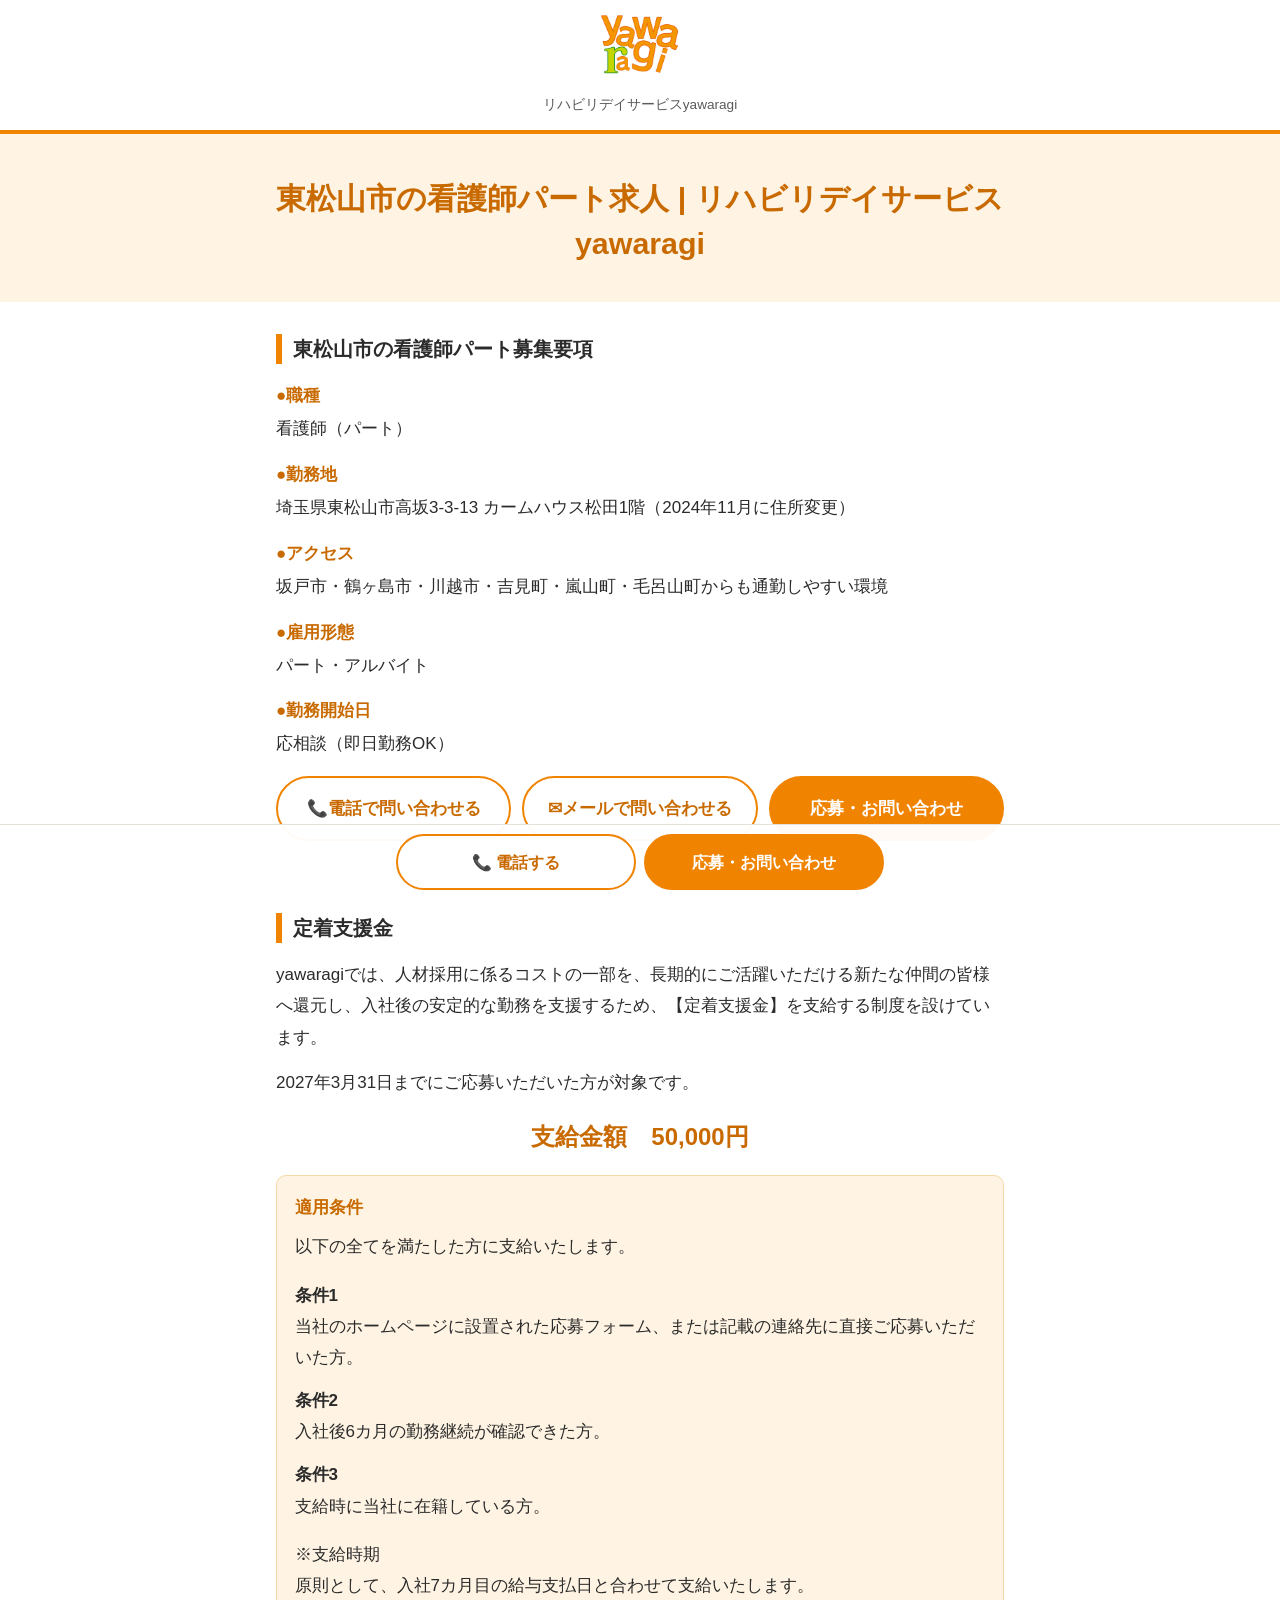
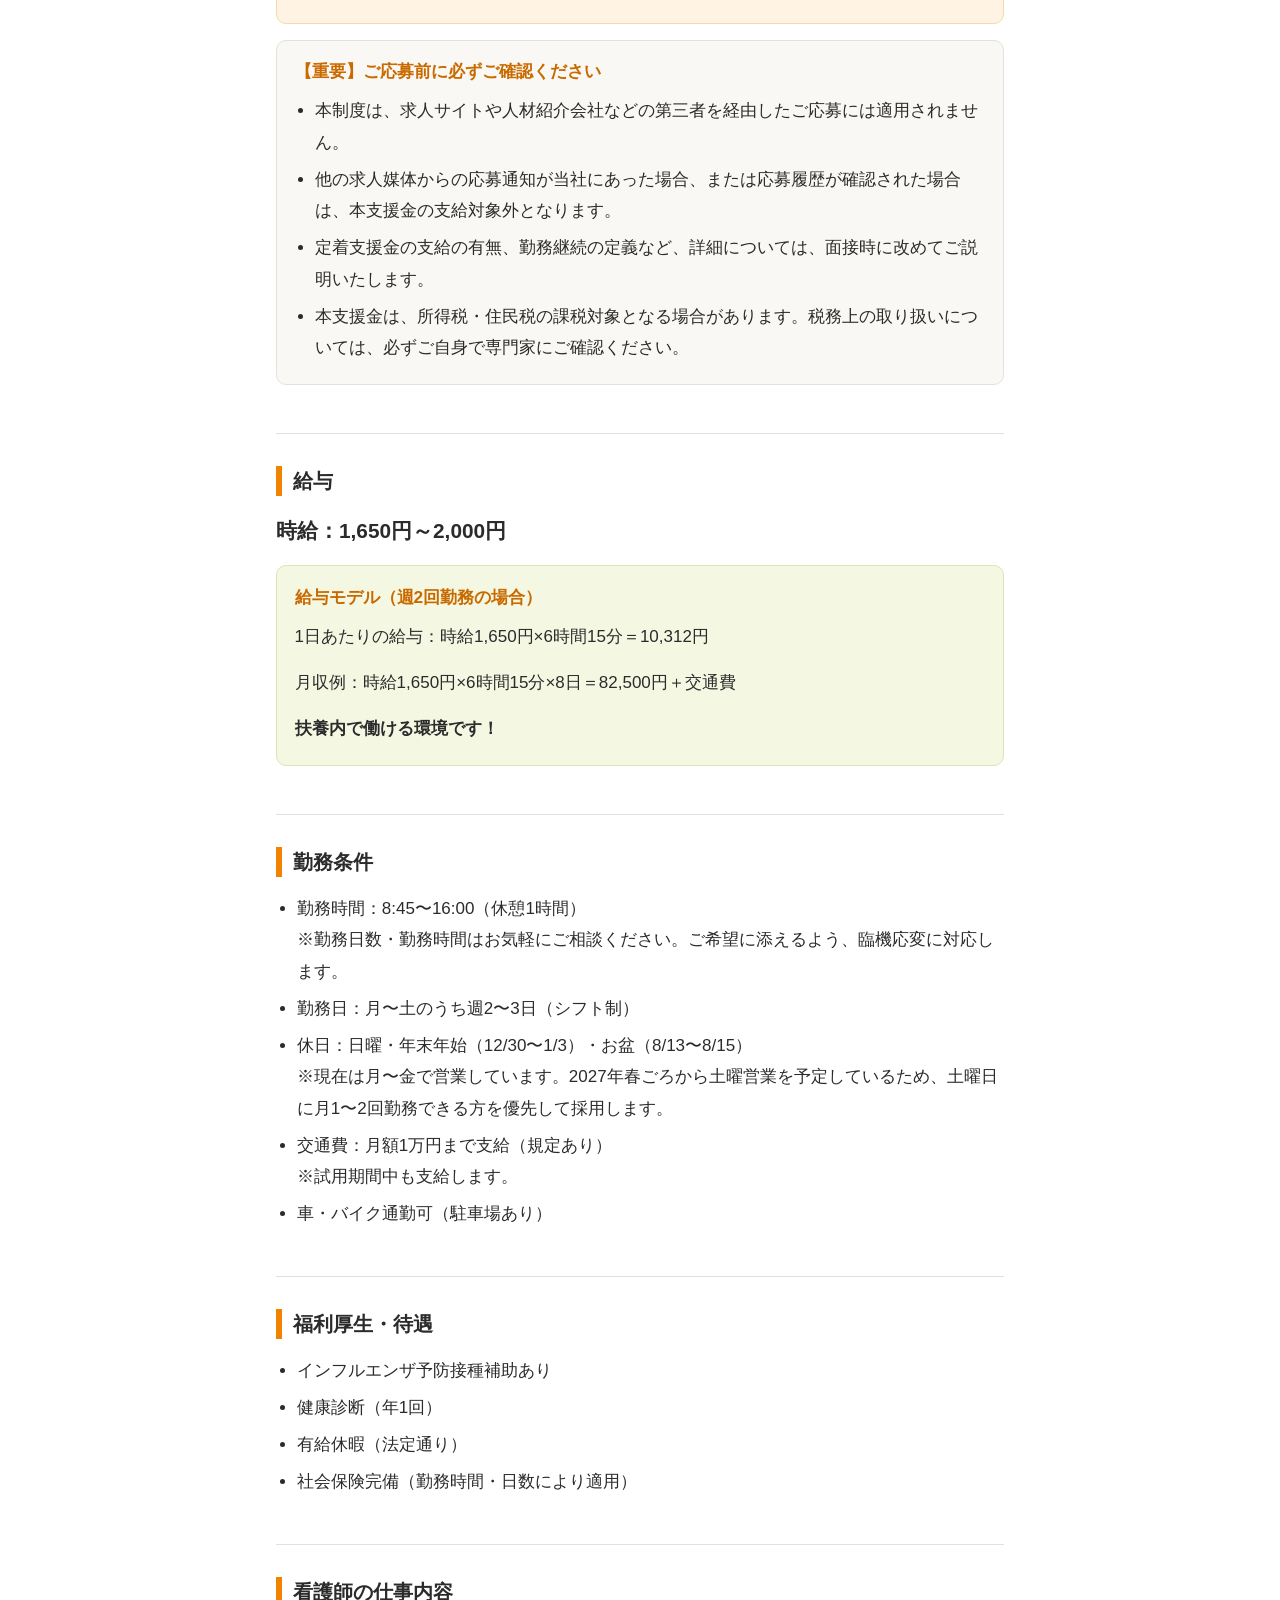
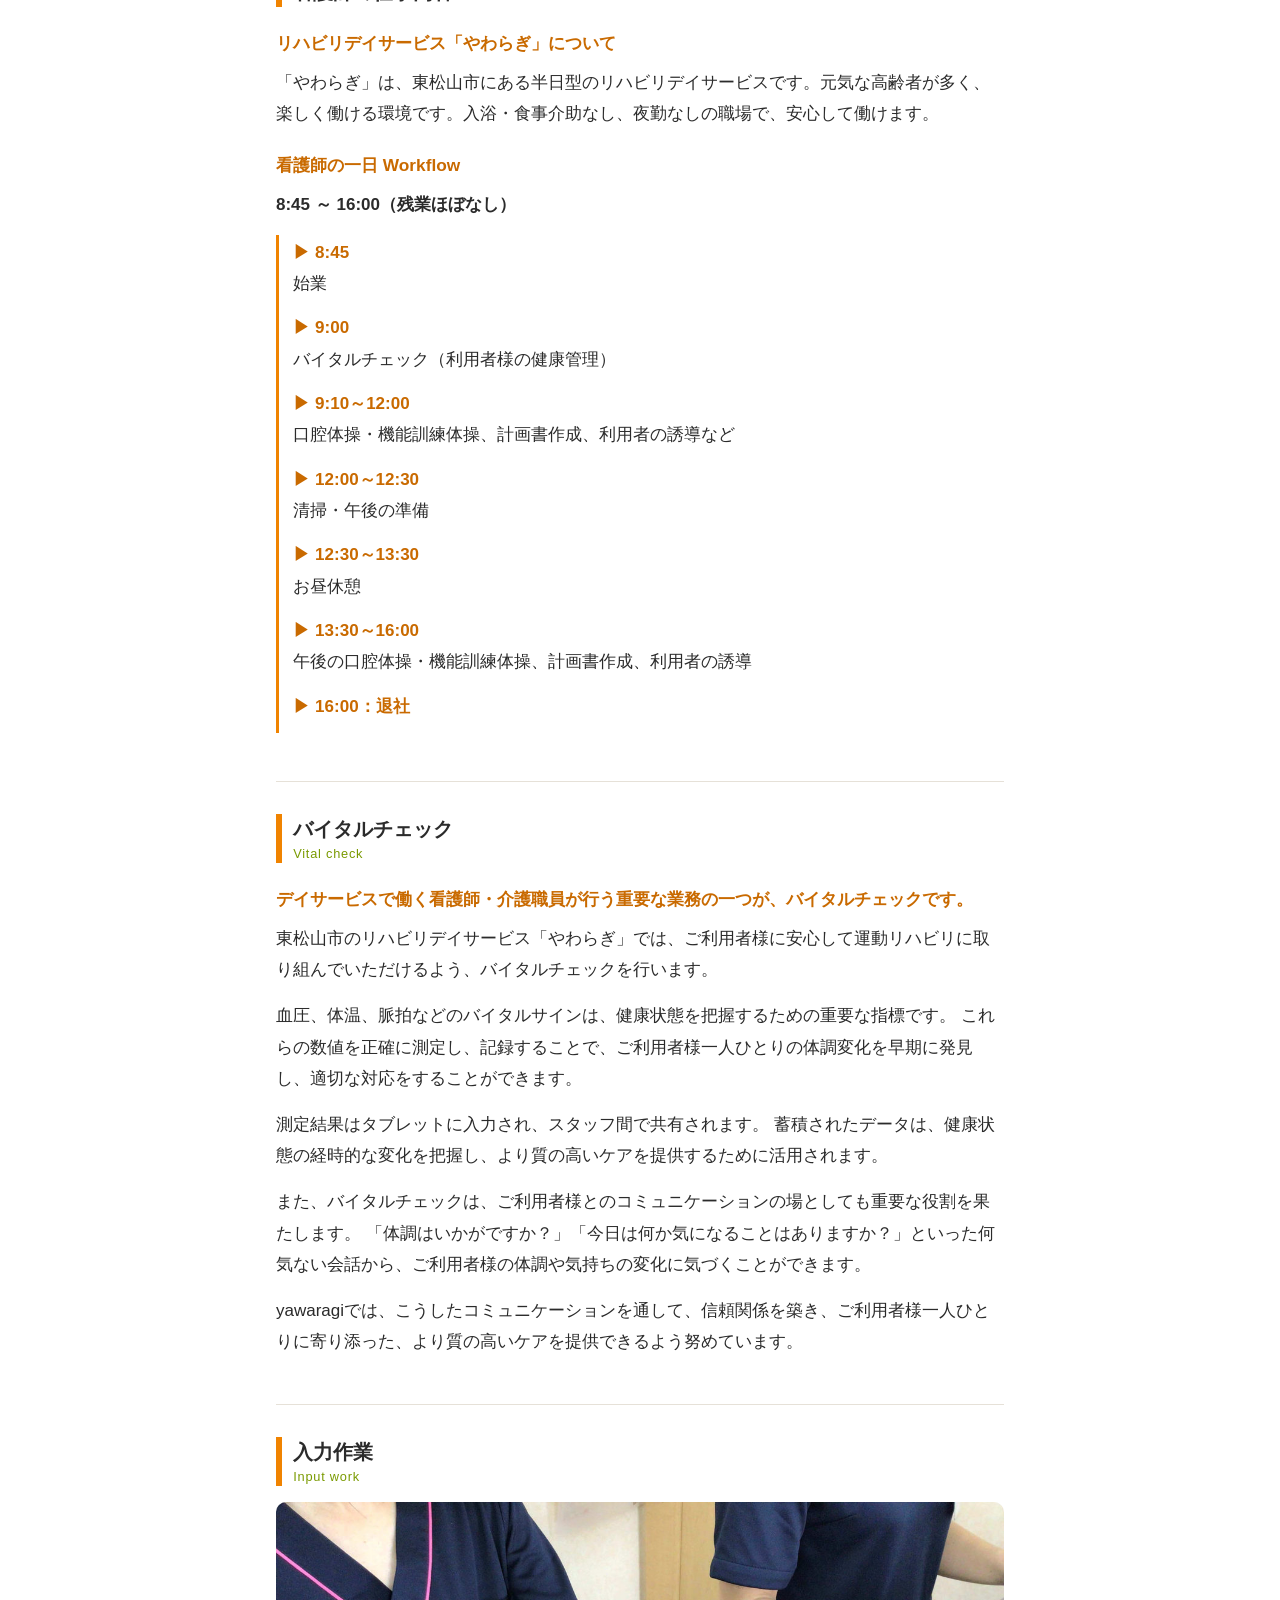
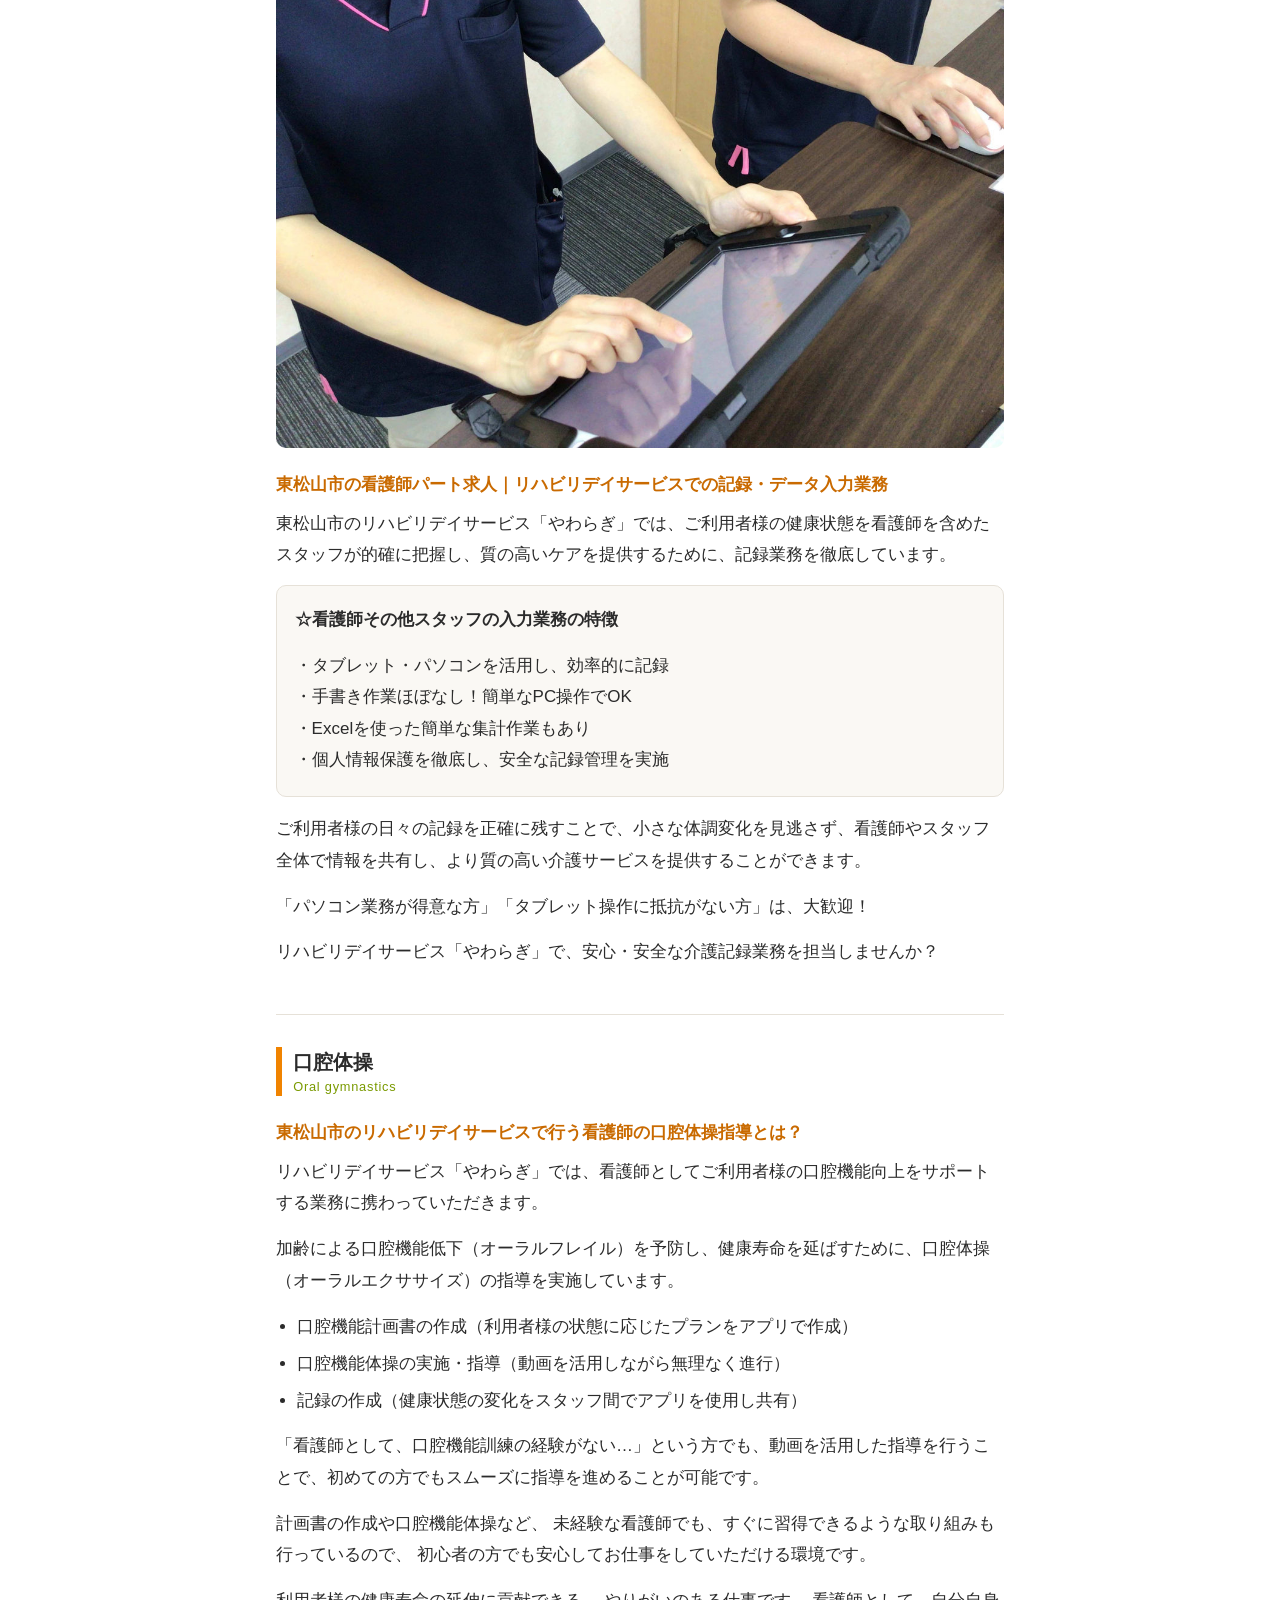
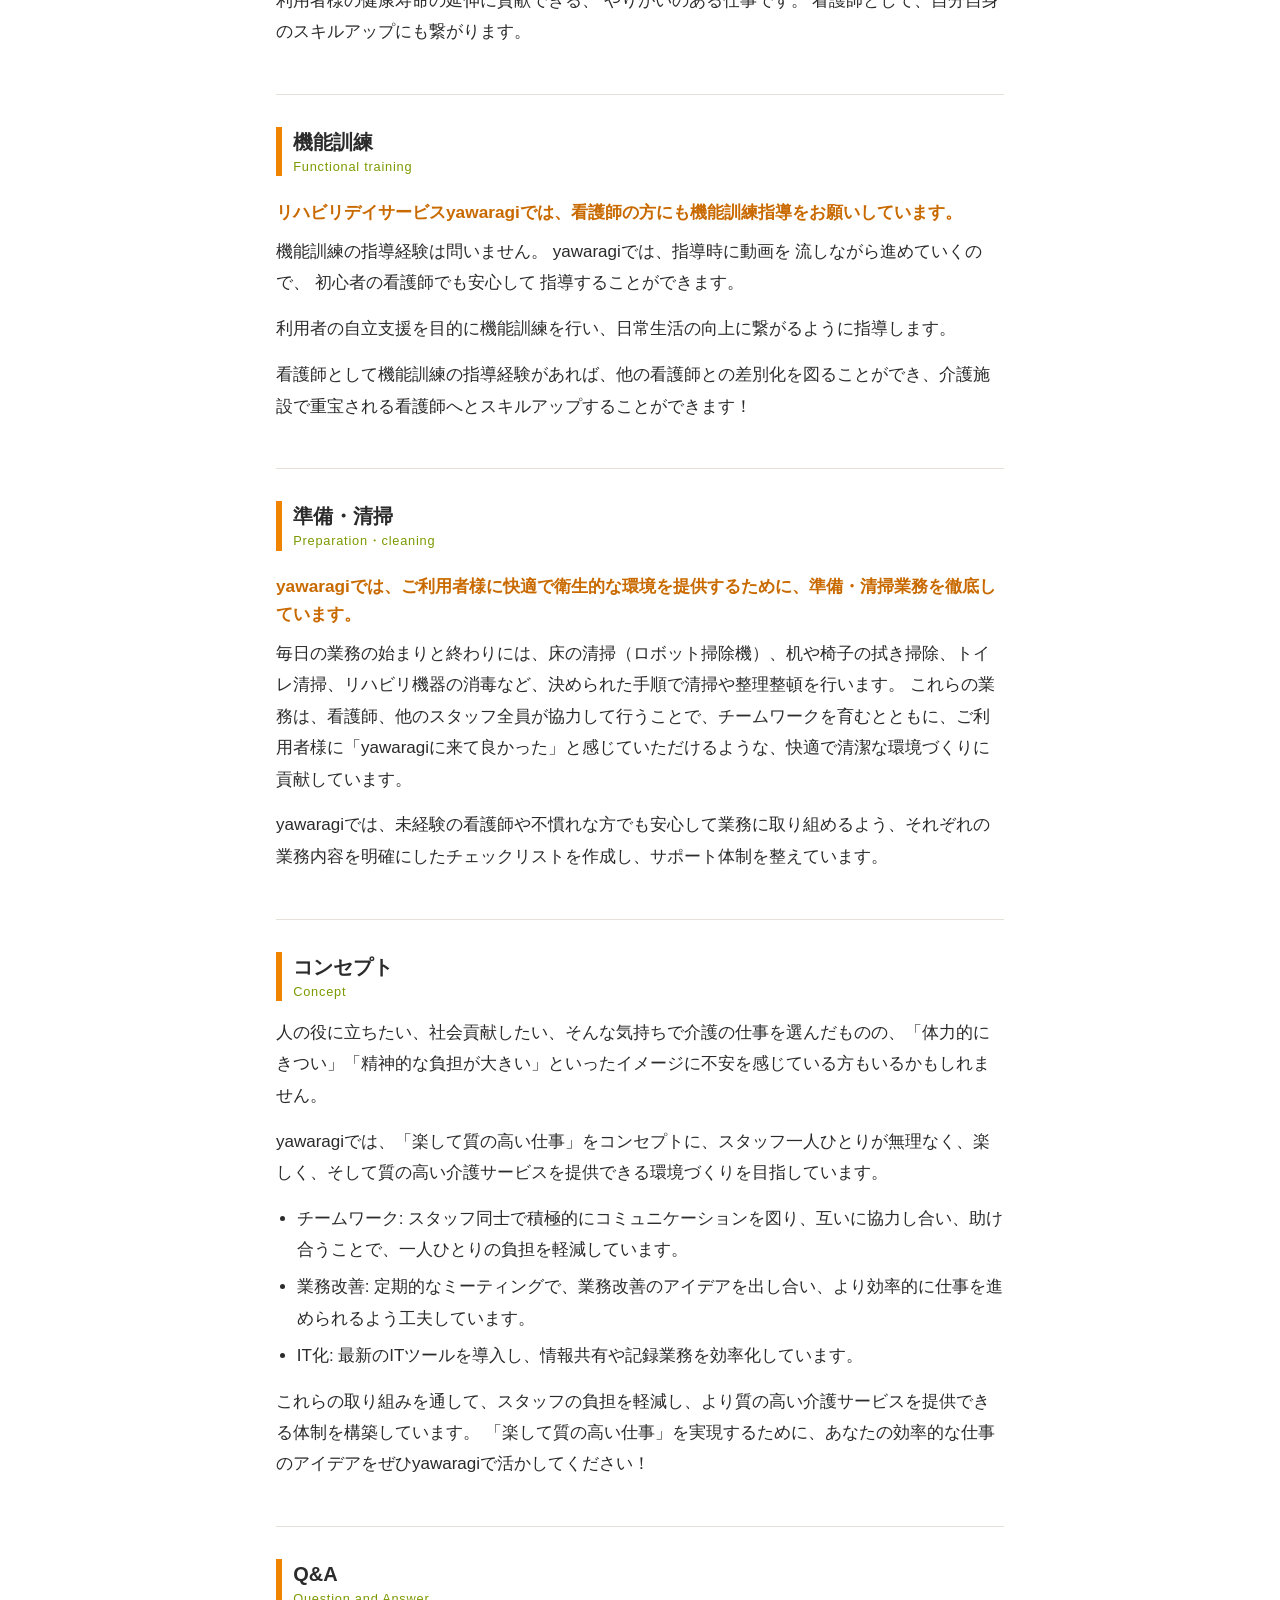
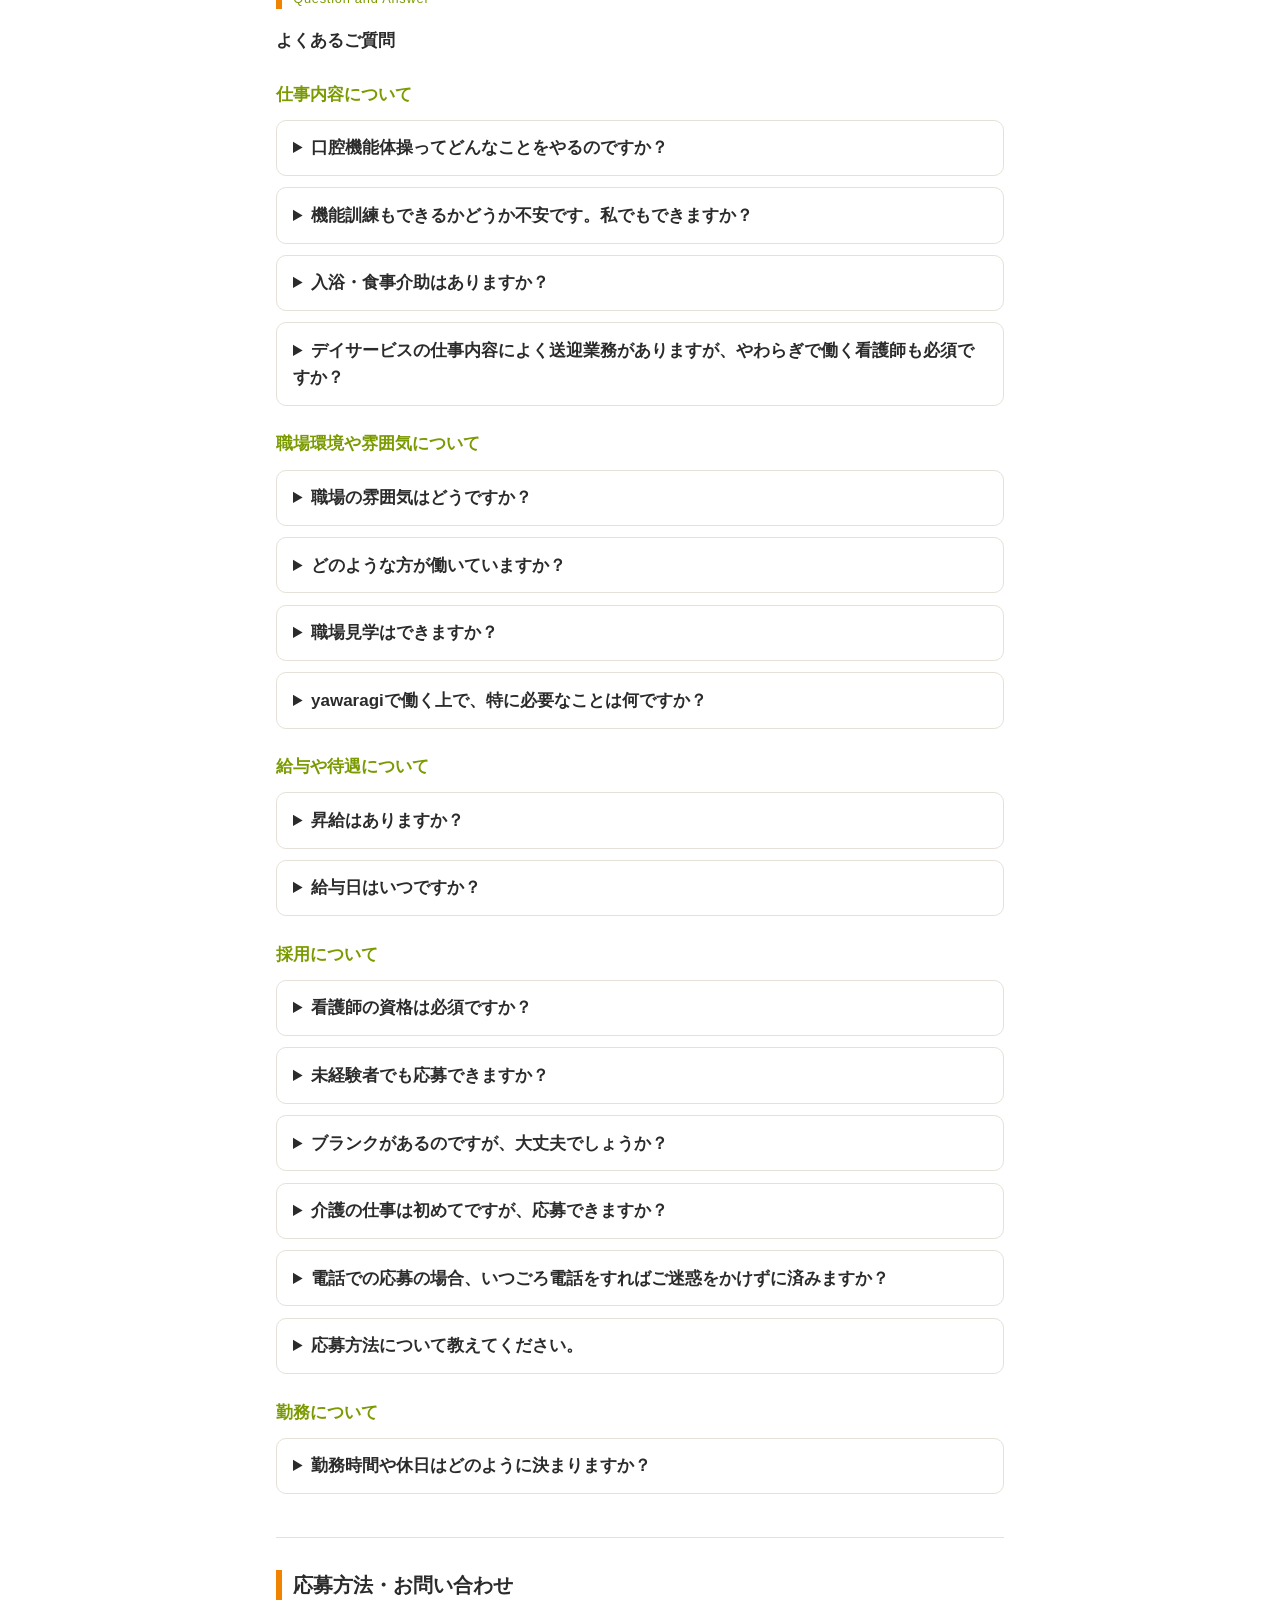
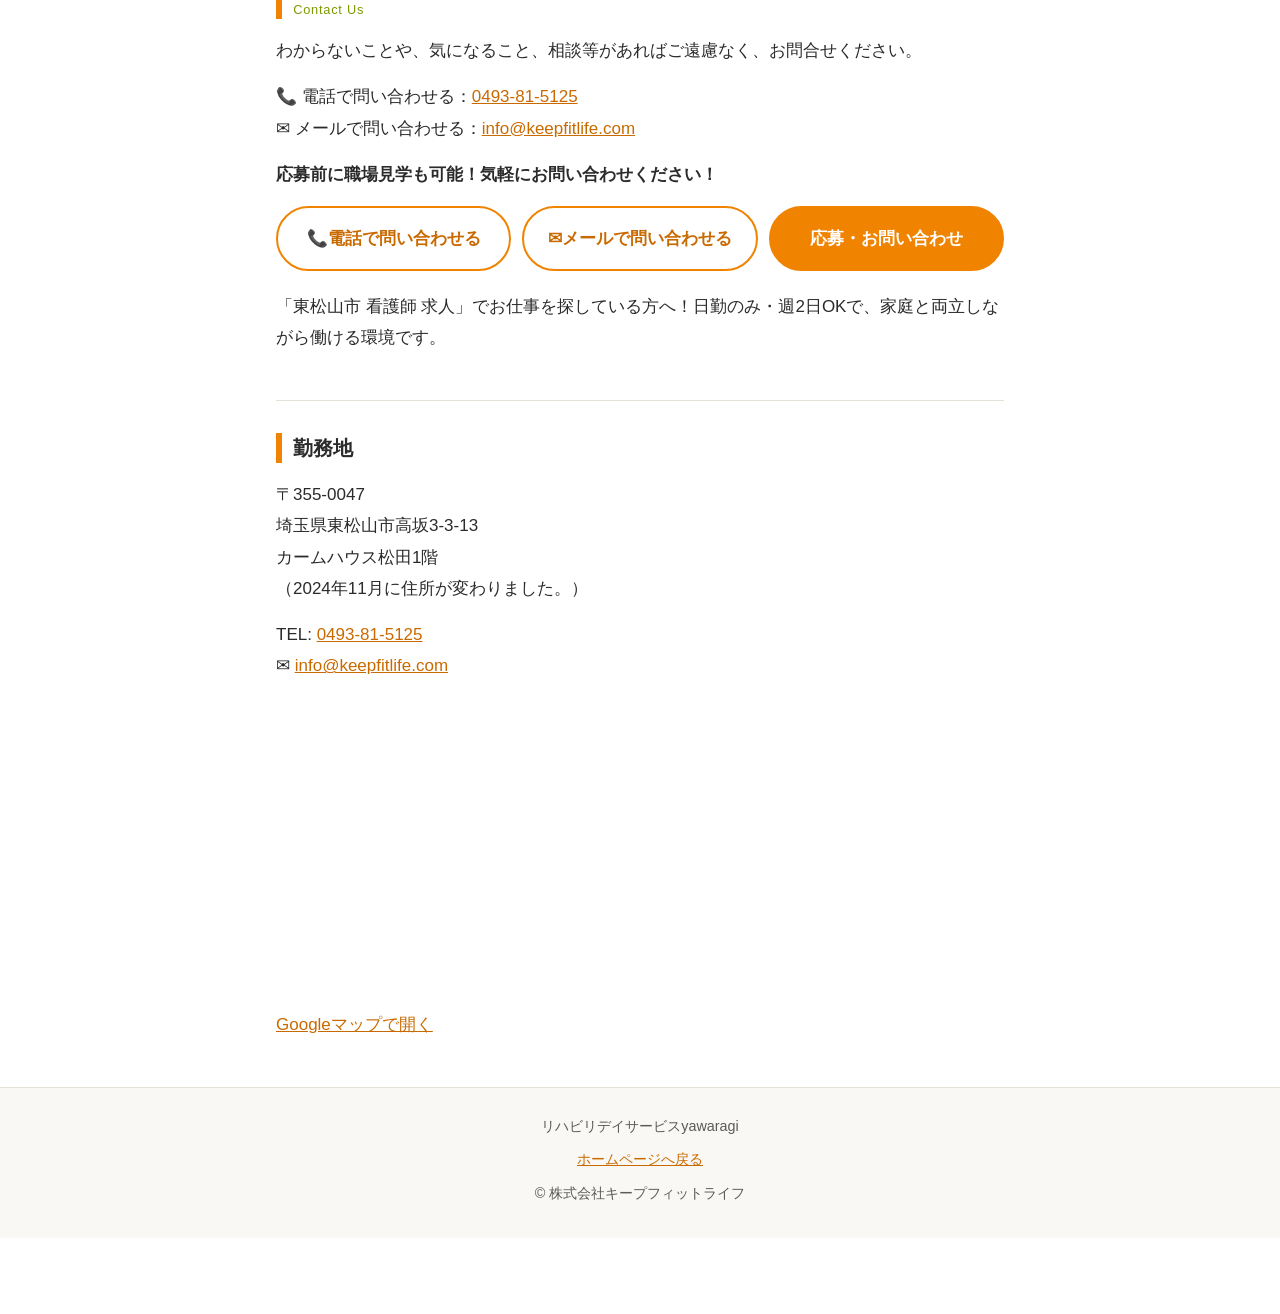
==== commit 3dde3257: "求人ページ2枚を2026-10-12の社長決定で直す（勤務時間8:45〜16:00・勤務日・給与モデル・送迎・定着支援金の期限、管理栄養士にQ&A追加） Co-Authored-By: Claude " ====
--- a/jobs/nurse-part-job-higashimatsuyama/index.html
+++ b/jobs/nurse-part-job-higashimatsuyama/index.html
@@ -6,7 +6,7 @@
 <title>東松山市 看護師 パート求人 | リハビリデイサービスyawaragi 週2日～OK</title>
 <meta name="description" content="東松山市で看護師パートの求人をお探しなら、リハビリデイサービスyawaragi。週2日から勤務OK、日勤のみ、時給1,650円～。ブランクありの方も歓迎。東松山市高坂駅近くの介護施設での看護師パート募集中。">
 <meta property="og:title" content="看護師【パート】の求人｜リハビリデイサービスyawaragi｜東松山市">
-<meta property="og:description" content="東松山市の看護師（パート）求人ならリハビリデイサービスyawaragiへ。時給1,650円～！週2日～OK、日勤のみ（9:00～15:00）、坂戸・鶴ヶ島・川越、嵐山町・滑川町・吉見町・ときがわ町・毛呂山町からも通勤便利。見学歓迎。お気軽にお問い合わせを♪">
+<meta property="og:description" content="東松山市の看護師（パート）求人ならリハビリデイサービスyawaragiへ。時給1,650円～！週2日～OK、日勤のみ（8:45～16:00）、坂戸・鶴ヶ島・川越、嵐山町・滑川町・吉見町・ときがわ町・毛呂山町からも通勤便利。見学歓迎。お気軽にお問い合わせを♪">
 <meta property="og:site_name" content="リハビリデイサービスyawaragi">
 <meta property="og:type" content="website">
 <link rel="stylesheet" href="../../assets/jobs.css">
@@ -15,7 +15,7 @@
   "@context": "https://schema.org",
   "@type": "JobPosting",
   "title": "看護師（パート）",
-  "description": "<p>東松山市にある半日型のリハビリデイサービス「やわらぎ」の看護師（パート）募集です。入浴・食事介助なし、夜勤なしの職場です。</p><p>仕事内容：バイタルチェック、口腔体操・機能訓練体操、計画書作成、利用者の誘導、記録の入力、準備・清掃、送迎業務。</p><p>時給：1,650円～2,000円。勤務時間：9:00～15:00（休憩1時間）、9:00～17:00の間で勤務時間相談可。勤務日数：週2～3回（シフト制）。交通費：月額1万円まで支給（規定あり）。車・バイク通勤可（駐車場あり）。</p><p>資格：正看護師または准看護師の資格をお持ちの方。</p>",
+  "description": "<p>東松山市にある半日型のリハビリデイサービス「やわらぎ」の看護師（パート）募集です。入浴・食事介助なし、夜勤なしの職場です。</p><p>仕事内容：バイタルチェック、口腔体操・機能訓練体操、計画書作成、利用者の誘導、記録の入力、準備・清掃。送迎は必須ではありません。</p><p>時給：1,650円～2,000円。勤務時間：8:45〜16:00（休憩1時間）。勤務日：月〜土のうち週2〜3日（シフト制）。休日：日曜・年末年始（12/30〜1/3）・お盆（8/13〜8/15）。交通費：月額1万円まで支給（規定あり）。試用期間中も支給します。車・バイク通勤可（駐車場あり）。</p><p>資格：正看護師または准看護師の資格をお持ちの方。</p>",
   "datePosted": "2026-10-12",
   "employmentType": "PART_TIME",
   "hiringOrganization": {
@@ -80,7 +80,7 @@
   <section class="shien">
     <h2>定着支援金</h2>
     <p>yawaragiでは、人材採用に係るコストの一部を、長期的にご活躍いただける新たな仲間の皆様へ還元し、入社後の安定的な勤務を支援するため、【定着支援金】を支給する制度を設けています。</p>
-    <p>この制度は、期間限定（2026年10月31日の応募まで）で実施します。</p>
+    <p>2027年3月31日までにご応募いただいた方が対象です。</p>
     <p class="amount">支給金額　50,000円</p>
     <div class="box orange">
       <h3>適用条件</h3>
@@ -93,7 +93,7 @@
         <dt>条件3</dt>
         <dd>支給時に当社に在籍している方。</dd>
       </dl>
-      <p style="margin-top:0.9rem">※支給時期原則として、入社7カ月目の給与支払日と合わせて支給いたします。</p>
+      <p style="margin-top:0.9rem">※支給時期<br>原則として、入社7カ月目の給与支払日と合わせて支給いたします。</p>
     </div>
     <div class="box">
       <h3>【重要】ご応募前に必ずご確認ください</h3>
@@ -111,8 +111,8 @@
     <p class="big">時給：1,650円～2,000円</p>
     <div class="box green">
       <h3>給与モデル（週2回勤務の場合）</h3>
-      <p>1日あたりの給与：時給1,650円×5時間＝8,250円</p>
-      <p>月収例：8,250円/日×8日＝66,000円＋交通費</p>
+      <p>1日あたりの給与：時給1,650円×6時間15分＝10,312円</p>
+      <p>月収例：時給1,650円×6時間15分×8日＝82,500円＋交通費</p>
       <p><b>扶養内で働ける環境です！</b></p>
     </div>
   </section>
@@ -120,10 +120,10 @@
   <section>
     <h2>勤務条件</h2>
     <ul>
-      <li>勤務時間：9:00～15:00（休憩1時間）<br>9:00～17:00の間で勤務時間相談可</li>
-      <li>勤務日数：週2～3回（シフト制）</li>
-      <li>休日：土日休み（※今後、土曜日営業予定）<br>年末年始（12月30日～1月3日）<br>お盆（8月13日～8月15日）</li>
-      <li>交通費：月額1万円まで支給（規定あり）</li>
+      <li>勤務時間：8:45〜16:00（休憩1時間）<br>※勤務日数・勤務時間はお気軽にご相談ください。ご希望に添えるよう、臨機応変に対応します。</li>
+      <li>勤務日：月〜土のうち週2〜3日（シフト制）</li>
+      <li>休日：日曜・年末年始（12/30〜1/3）・お盆（8/13〜8/15）<br>※現在は月〜金で営業しています。2027年春ごろから土曜営業を予定しているため、土曜日に月1〜2回勤務できる方を優先して採用します。</li>
+      <li>交通費：月額1万円まで支給（規定あり）<br>※試用期間中も支給します。</li>
       <li>車・バイク通勤可（駐車場あり）</li>
     </ul>
   </section>
@@ -144,14 +144,15 @@
     <p>「やわらぎ」は、東松山市にある半日型のリハビリデイサービスです。元気な高齢者が多く、楽しく働ける環境です。入浴・食事介助なし、夜勤なしの職場で、安心して働けます。</p>
 
     <h3>看護師の一日 Workflow</h3>
-    <p><b>9:00 ～ 15:00（残業ほぼなし）</b></p>
+    <p><b>8:45 ～ 16:00（残業ほぼなし）</b></p>
     <ol class="flow">
-      <li><b>▶ 9:00</b>始業・バイタルチェック（利用者様の健康管理）</li>
+      <li><b>▶ 8:45</b>始業</li>
+      <li><b>▶ 9:00</b>バイタルチェック（利用者様の健康管理）</li>
       <li><b>▶ 9:10～12:00</b>口腔体操・機能訓練体操、計画書作成、利用者の誘導など</li>
       <li><b>▶ 12:00～12:30</b>清掃・午後の準備</li>
       <li><b>▶ 12:30～13:30</b>お昼休憩</li>
-      <li><b>▶ 13:30～15:00</b>午後の口腔体操・機能訓練体操、計画書作成、利用者の誘導</li>
-      <li><b>▶ 15:00：退社</b></li>
+      <li><b>▶ 13:30～16:00</b>午後の口腔体操・機能訓練体操、計画書作成、利用者の誘導</li>
+      <li><b>▶ 16:00：退社</b></li>
     </ol>
   </section>
 
@@ -258,11 +259,7 @@
     <details>
       <summary>デイサービスの仕事内容によく送迎業務がありますが、やわらぎで働く看護師も必須ですか？</summary>
       <div class="a">
-        <p>はい、送迎業務をお願いしています。</p>
-        <p>運転に慣れている方や、 利用者様とコミュニケーションを取るのが好きな方は、 ぜひ送迎業務で活躍してください。</p>
-        <p>もちろん、得意不得意は人それぞれです。</p>
-        <p>「運転に自信がない」「送迎業務以外の仕事に集中したい」という方も、 まずはご相談ください。</p>
-        <p>他の業務への配置転換など、 可能な限り対応させていただきますので、ご安心ください。</p>
+        <p>必須ではありません。看護師の方が送迎に行くことは多くありません。運転ができる方は、お手伝いいただけると助かりますが、ご相談のうえで決めます。お願いする場合も、軽自動車での送迎です。</p>
       </div>
     </details>
 
@@ -389,9 +386,7 @@
     <details>
       <summary>勤務時間や休日はどのように決まりますか？</summary>
       <div class="a">
-        <p>勤務はシフト制で、曜日は月曜日から土曜日までの間でシフトを組み、希望休も取得可能ですので、お気軽にご相談ください。</p>
-        <p>基本的な勤務時間帯は、9時～15時ですが、業務の状況により、16時までの勤務をお願いする場合があります。 柔軟に対応できる方を優遇いたします。</p>
-        <p>休憩時間は1時間で、定休日は日曜日です。</p>
+        <p>勤務はシフト制で、月曜日から土曜日までの間でシフトを組みます。希望休も取れますので、お気軽にご相談ください。勤務時間は8時45分〜16時（休憩1時間）が基本ですが、ご希望に合わせて臨機応変に対応します。定休日は日曜日です。2027年春ごろから土曜営業を予定しているため、土曜日に月1〜2回勤務できる方を優先して採用します。</p>
       </div>
     </details>
   </section>
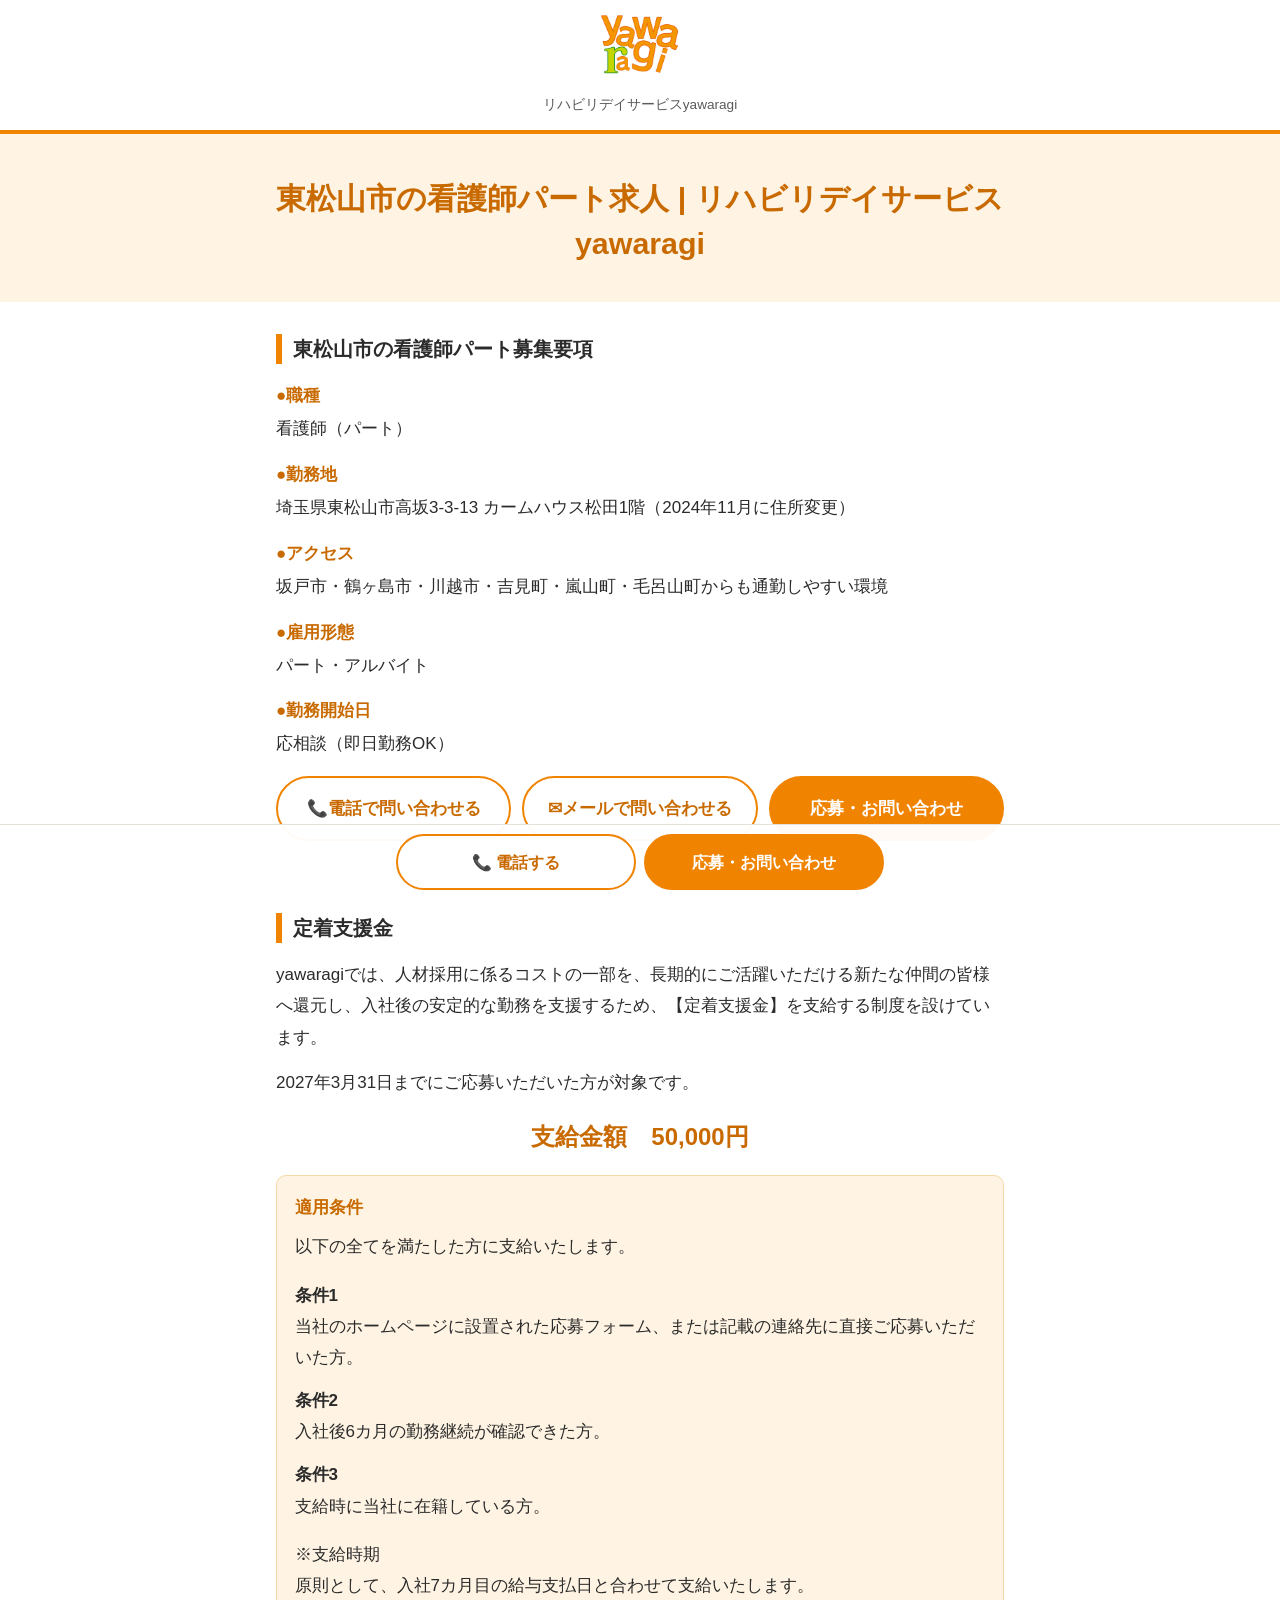
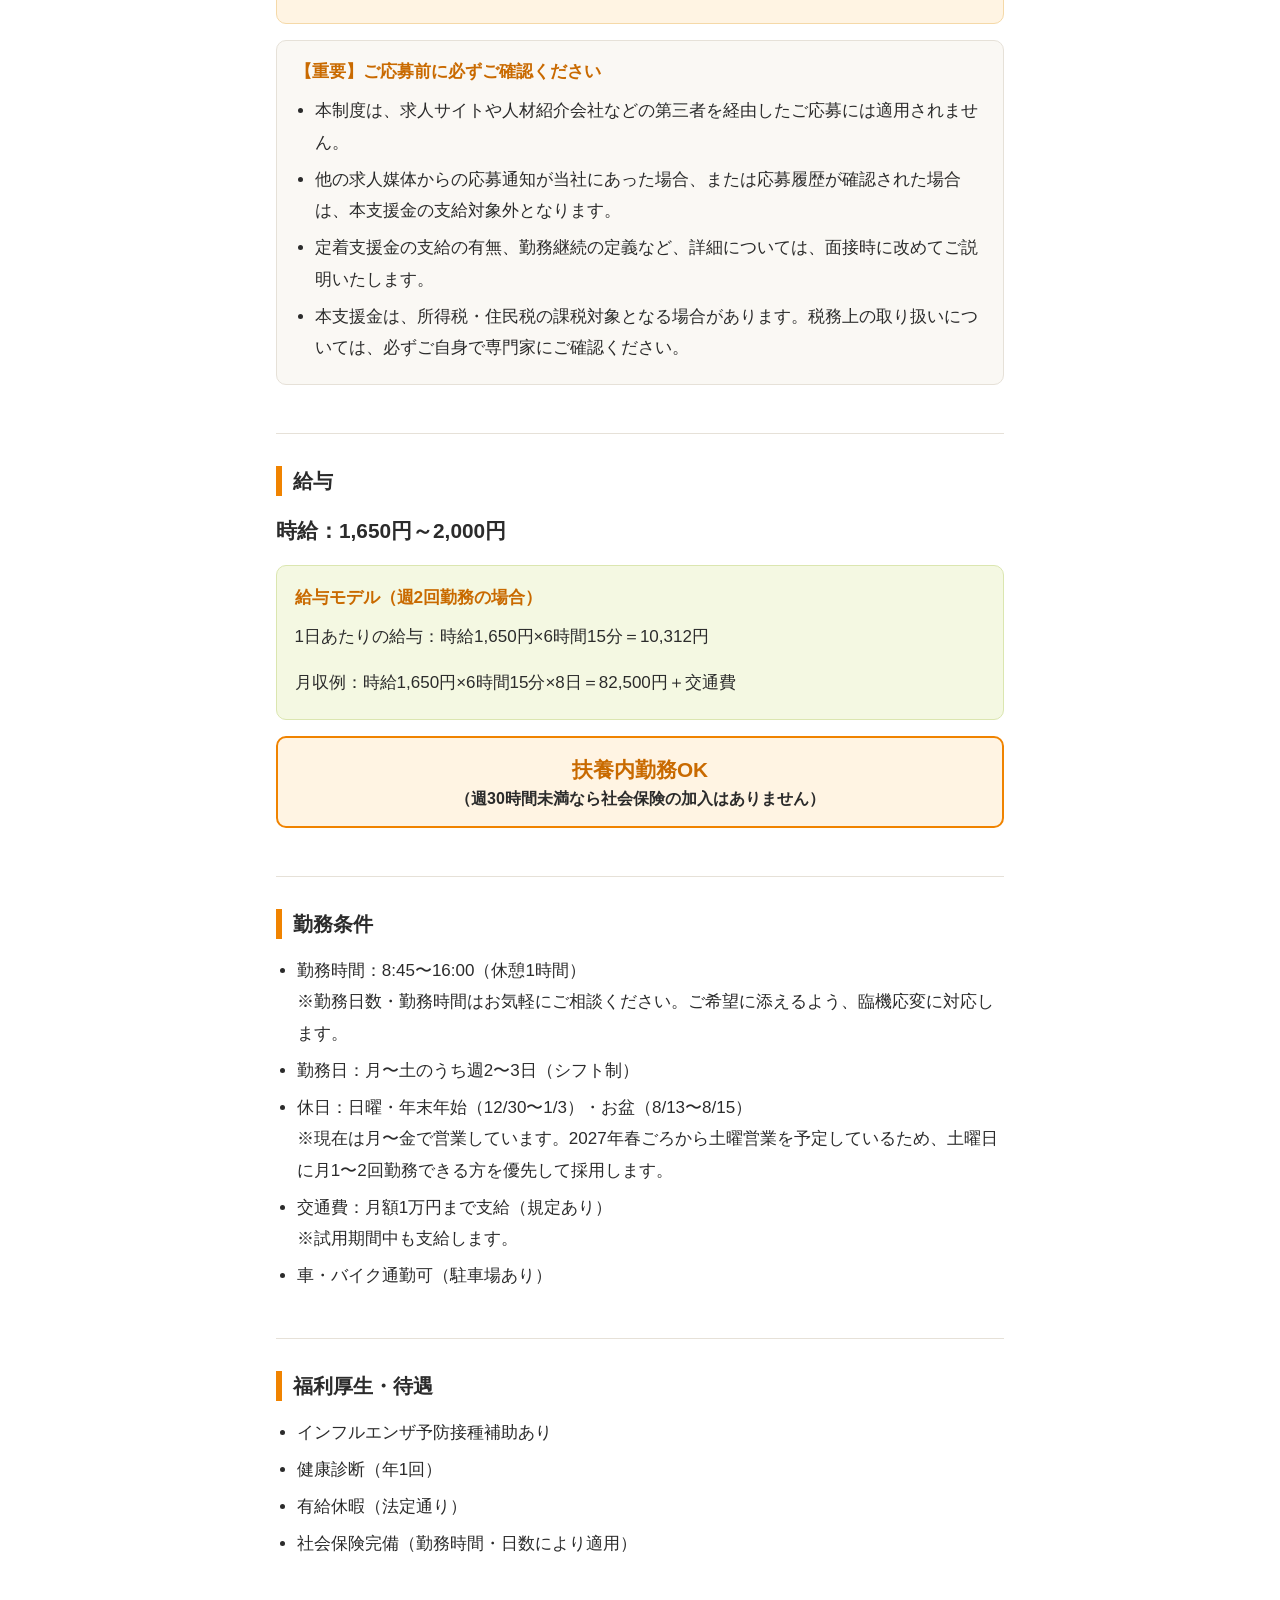
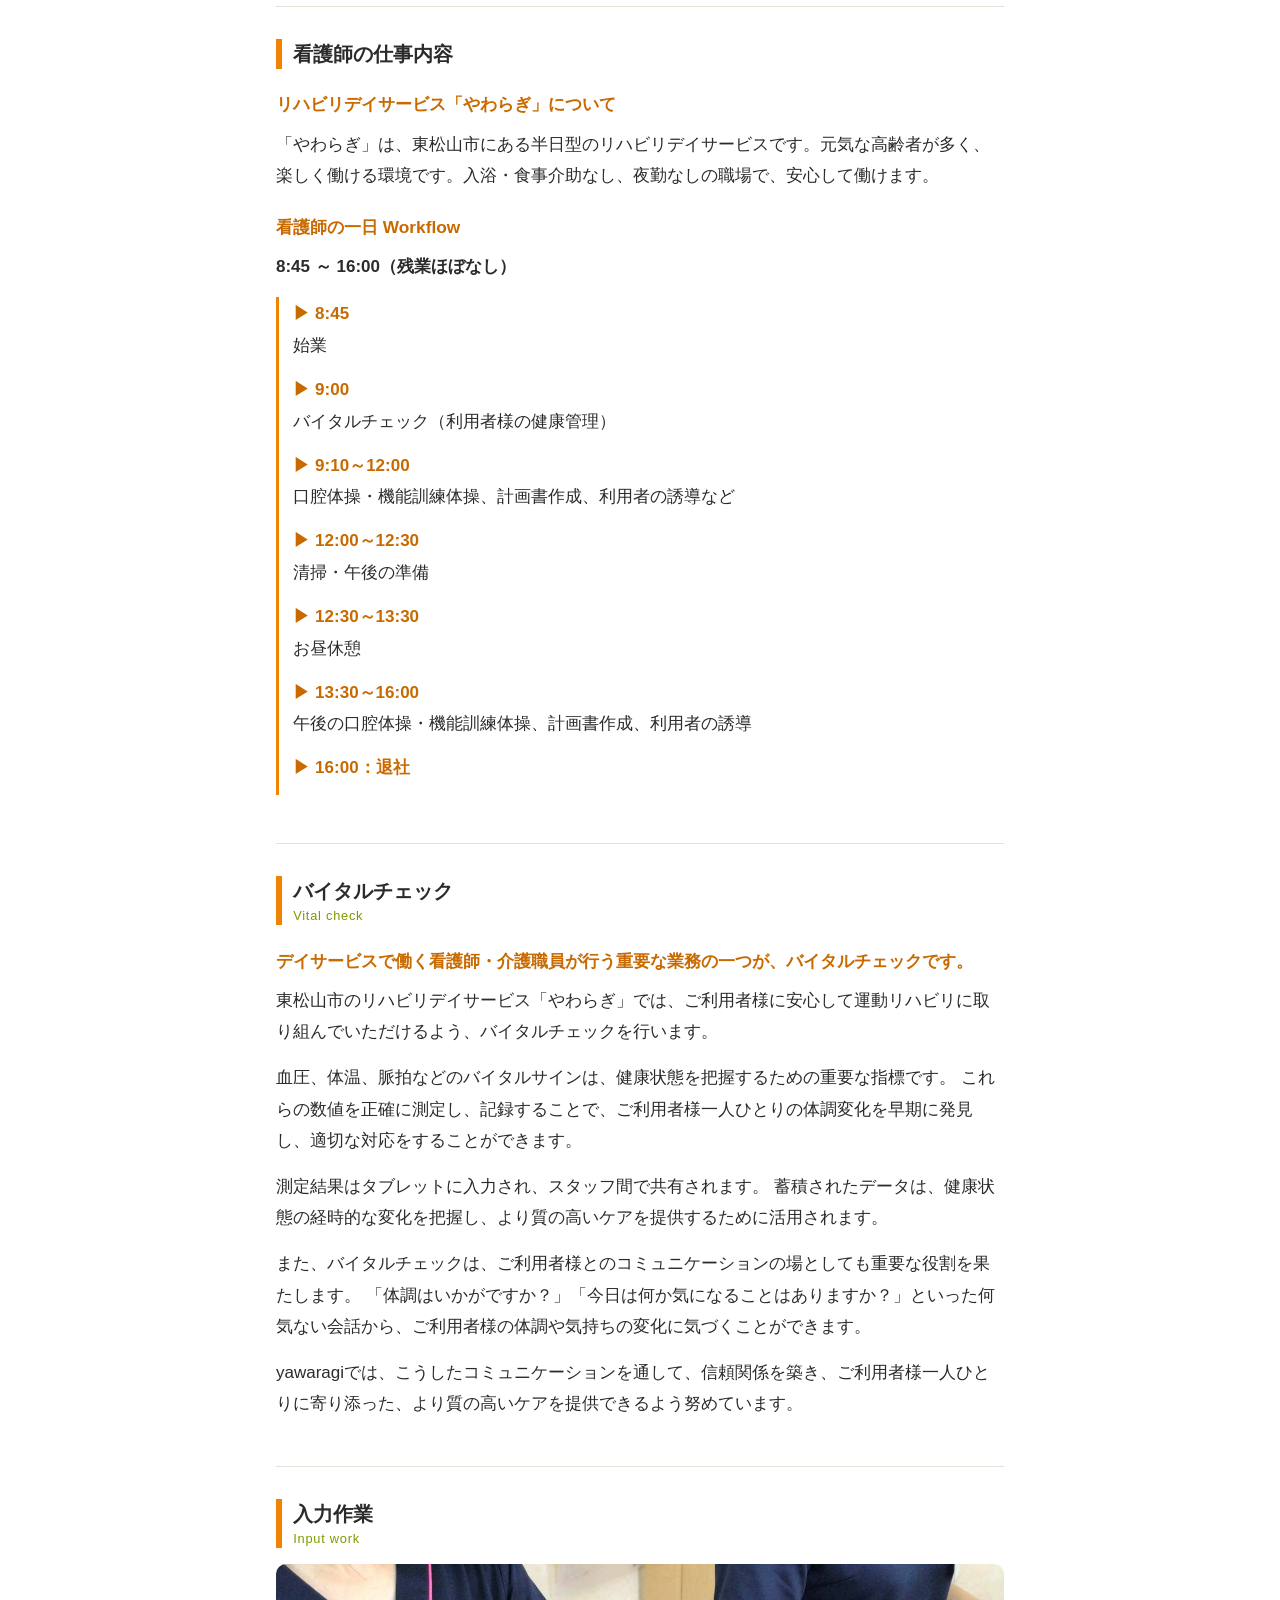
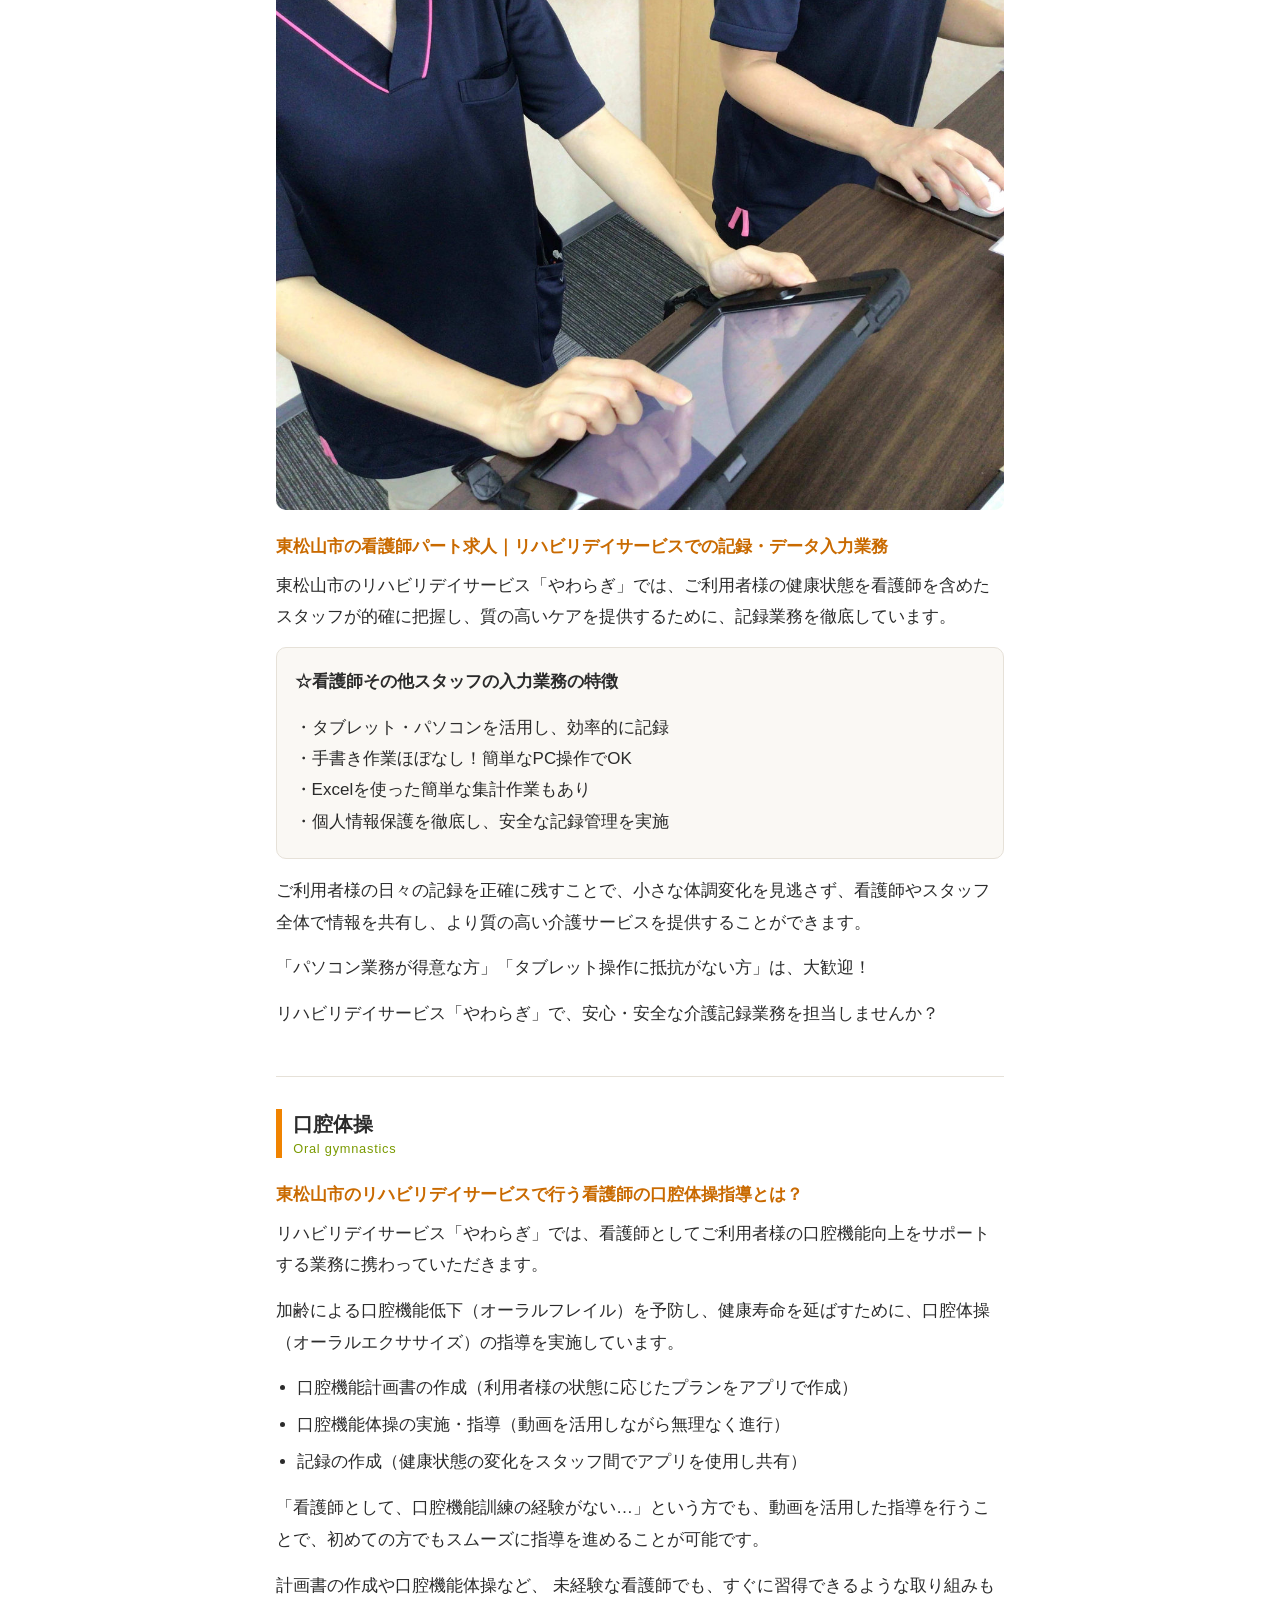
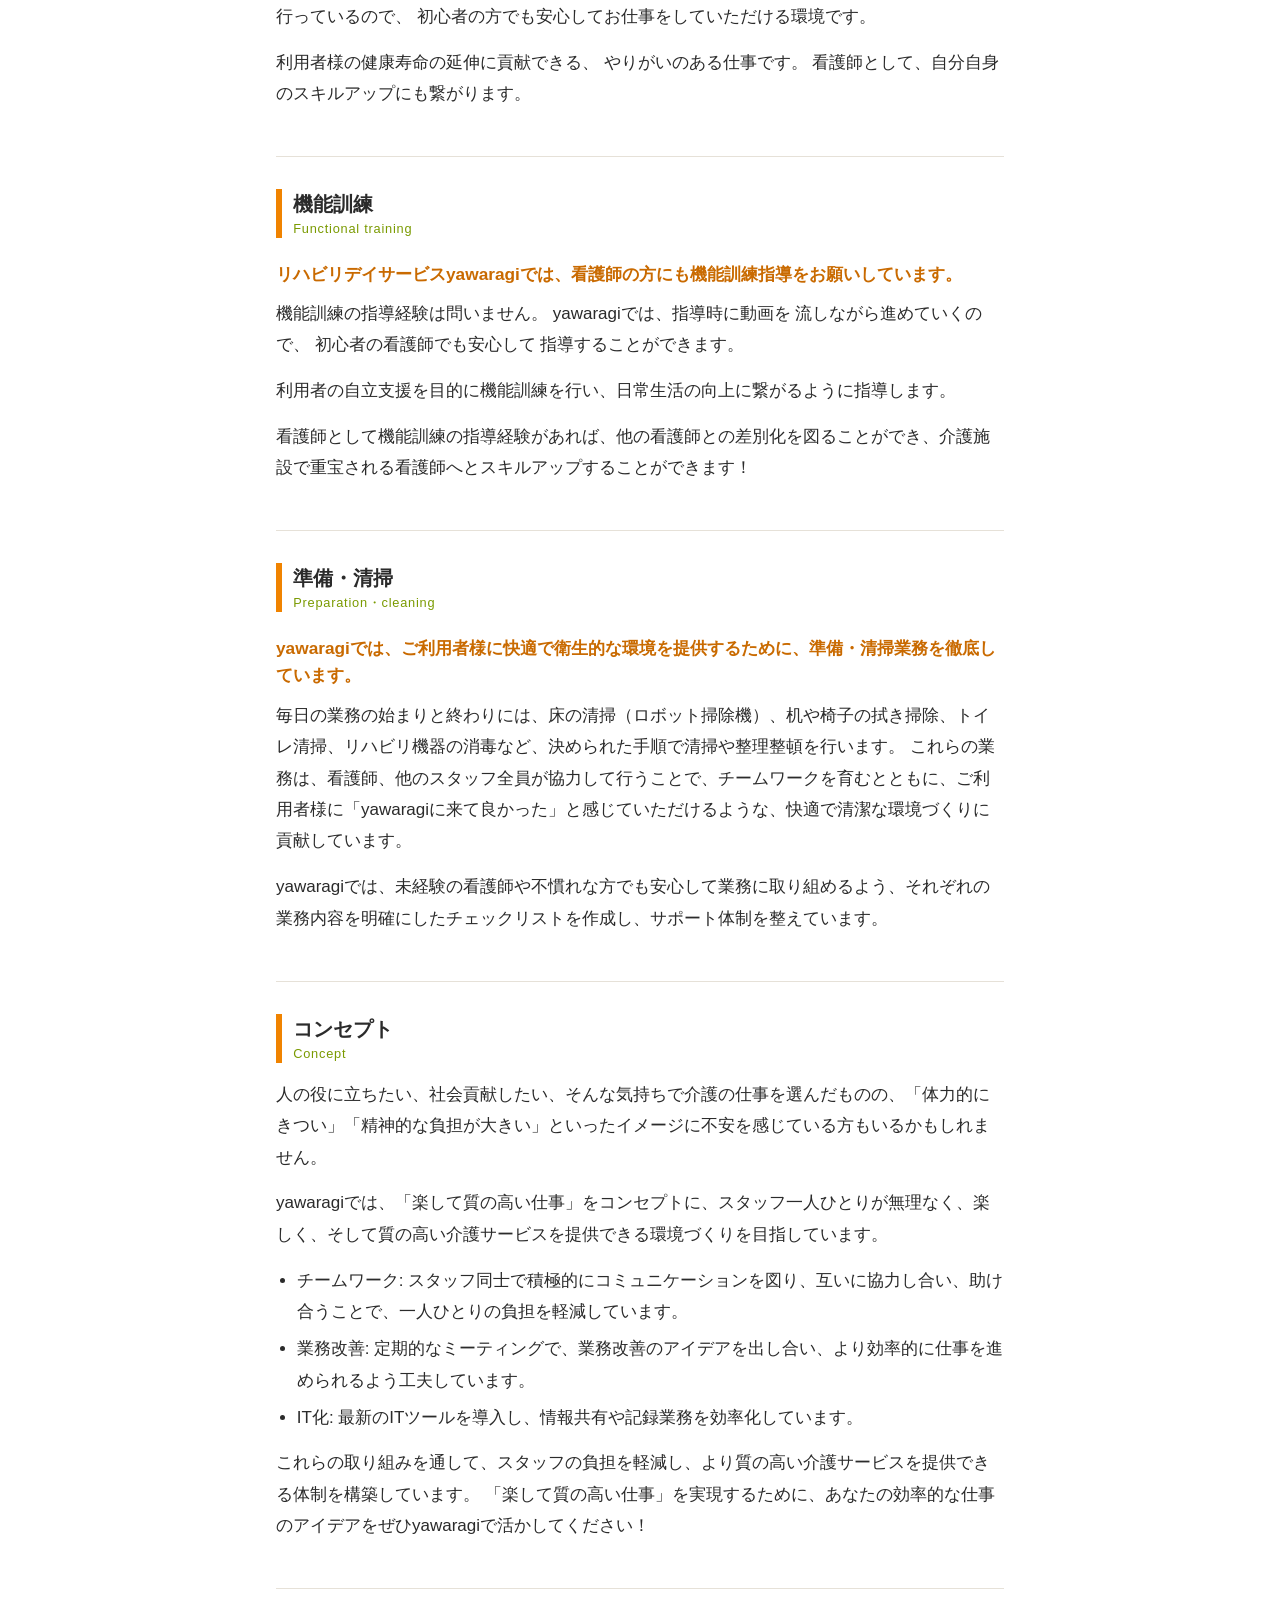
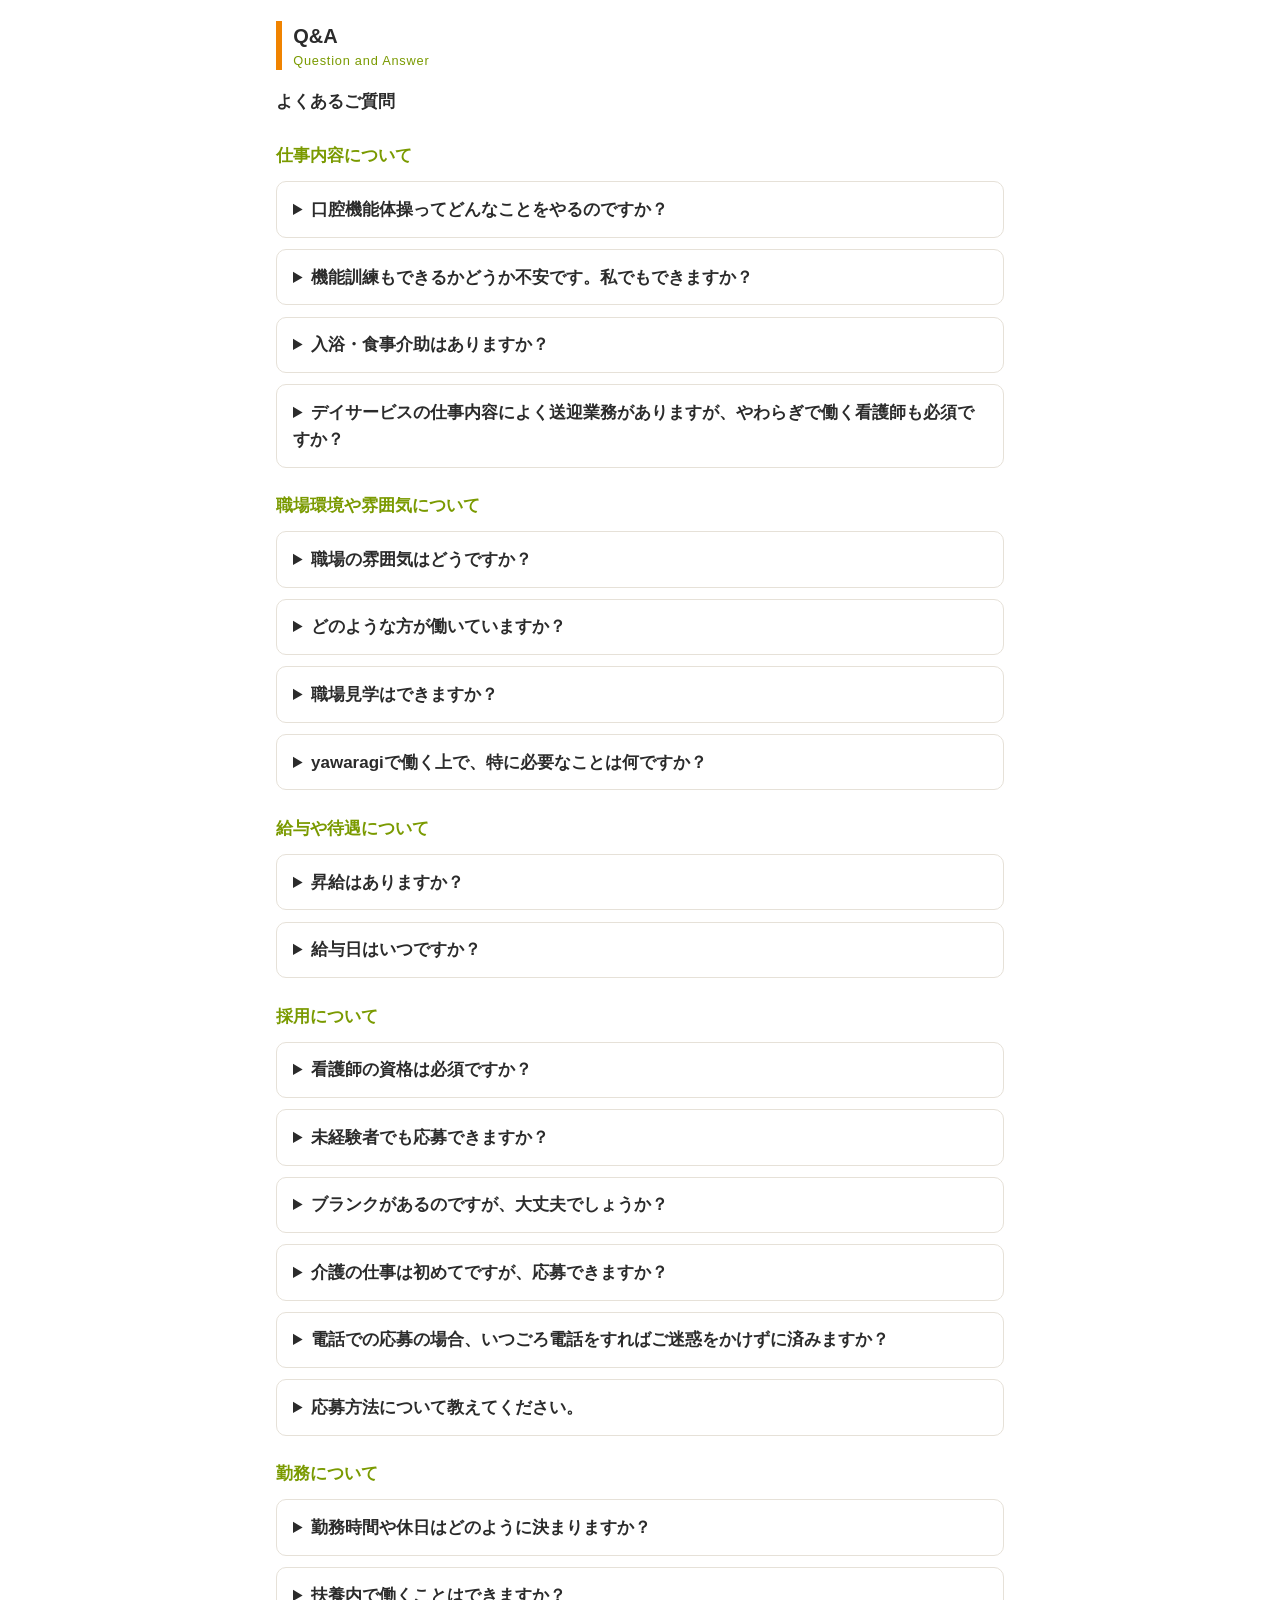
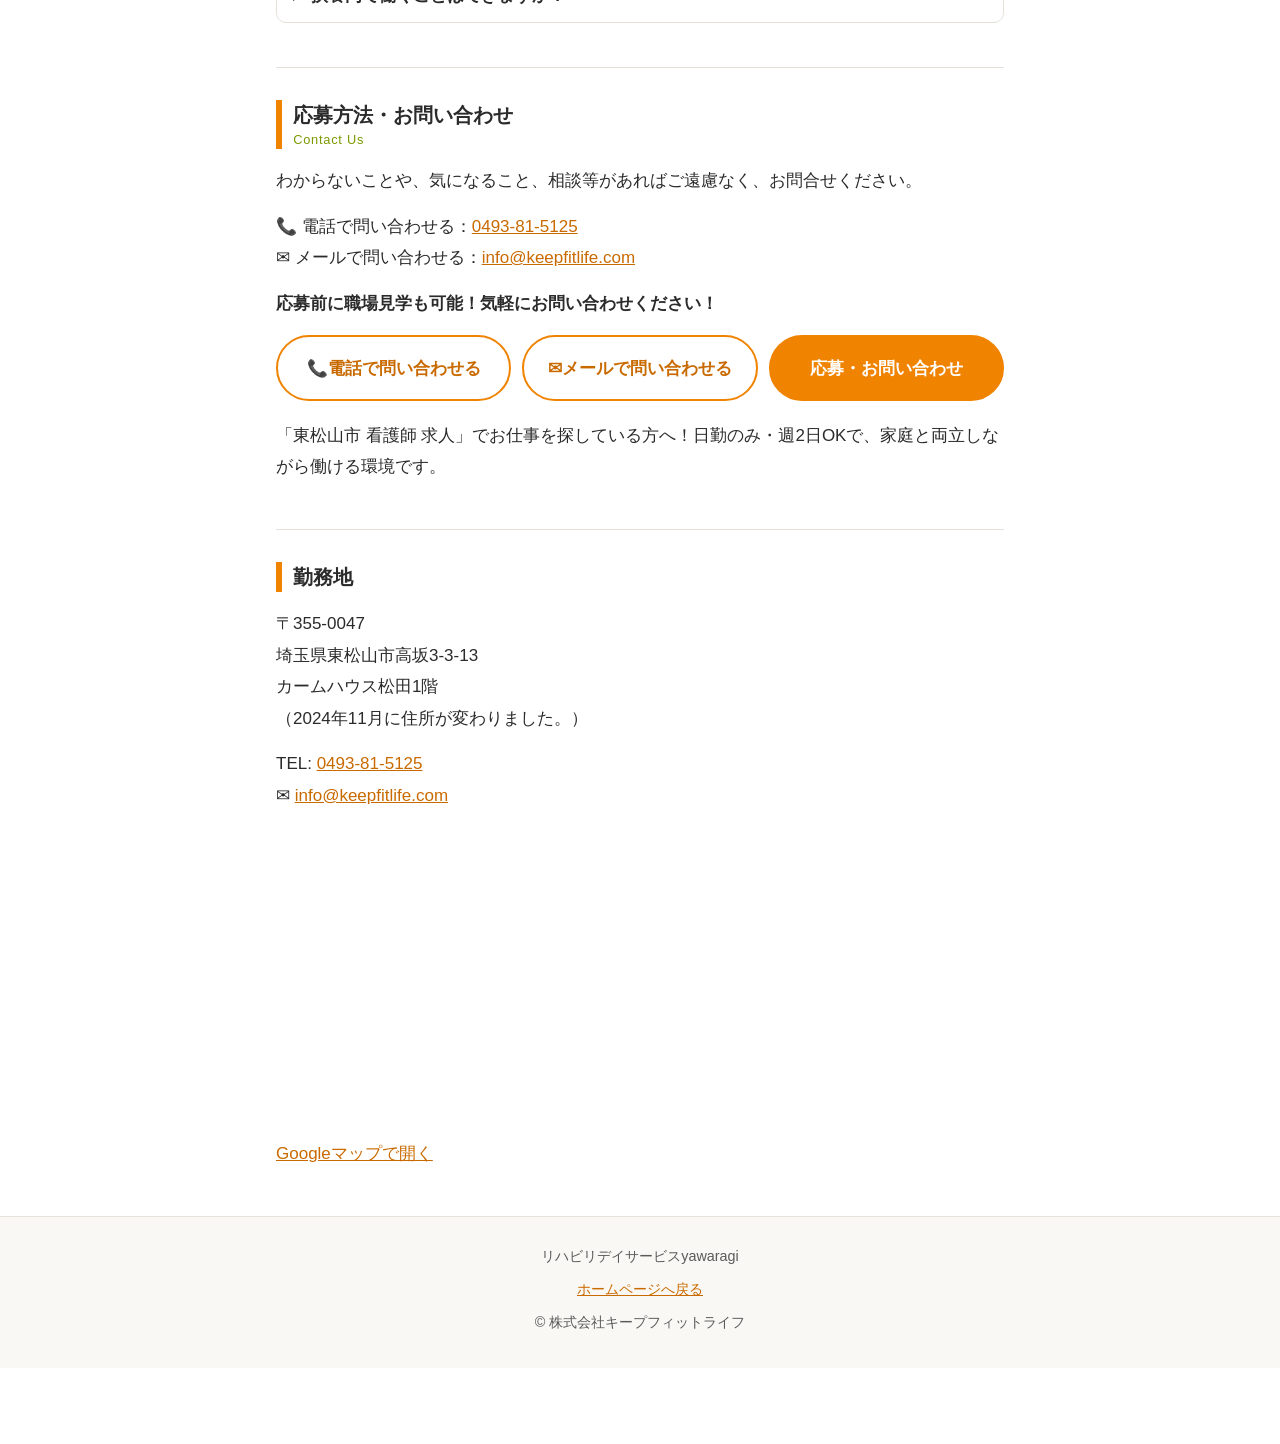
==== commit 3ccc76b6: "求人ページ2枚：扶養内勤務OKの枠とQ&Aを追加、スマホ幅で字を大きく（本文18px） Co-Authored-By: Claude Sonnet 5.5 <noreply@anthropic.com" ====
--- a/jobs/nurse-part-job-higashimatsuyama/index.html
+++ b/jobs/nurse-part-job-higashimatsuyama/index.html
@@ -113,8 +113,8 @@
       <h3>給与モデル（週2回勤務の場合）</h3>
       <p>1日あたりの給与：時給1,650円×6時間15分＝10,312円</p>
       <p>月収例：時給1,650円×6時間15分×8日＝82,500円＋交通費</p>
-      <p><b>扶養内で働ける環境です！</b></p>
-    </div>
+    </div>
+    <p class="fuyou">扶養内勤務OK<span>（週30時間未満なら社会保険の加入はありません）</span></p>
   </section>
 
   <section>
@@ -378,7 +378,7 @@
     <details>
       <summary>応募方法について教えてください。</summary>
       <div class="a">
-        <p>電話またはメールにてご応募ください。 面接の日時を調整させていただきます。</p>
+        <p>電話またはメールにてご応募ください。 <a href="https://www.keepfitlife-yawaragi.com/jobs/recruit-reserve">ホームページの応募フォーム</a>からもご応募いただけます。 面接の日時を調整させていただきます。</p>
       </div>
     </details>
 
@@ -387,6 +387,12 @@
       <summary>勤務時間や休日はどのように決まりますか？</summary>
       <div class="a">
         <p>勤務はシフト制で、月曜日から土曜日までの間でシフトを組みます。希望休も取れますので、お気軽にご相談ください。勤務時間は8時45分〜16時（休憩1時間）が基本ですが、ご希望に合わせて臨機応変に対応します。定休日は日曜日です。2027年春ごろから土曜営業を予定しているため、土曜日に月1〜2回勤務できる方を優先して採用します。</p>
+      </div>
+    </details>
+    <details>
+      <summary>扶養内で働くことはできますか？</summary>
+      <div class="a">
+        <p>はい、ご相談ください。扶養内で働きたい方は、勤務日数や時間を調整します。週30時間未満の勤務であれば、社会保険の加入はありません。</p>
       </div>
     </details>
   </section>
--- a/assets/jobs.css
+++ b/assets/jobs.css
@@ -178,6 +178,42 @@
 }
 .fixed-cta .btn { padding: 0.7rem 0.4rem; font-size: 1rem; }
 
+.fuyou {
+  margin: 0 0 1rem;
+  padding: 0.9rem 1rem;
+  border: 2px solid var(--orange);
+  border-radius: 10px;
+  background: var(--orange-soft);
+  color: var(--orange-dark);
+  font-size: 1.3rem;
+  font-weight: 700;
+  line-height: 1.6;
+  text-align: center;
+}
+.fuyou span { display: block; font-size: 1rem; color: var(--text); }
+
+/* スマホ：シニアの方にも読みやすい大きさ（rem を18px基準に） */
+@media (max-width: 600px) {
+  html { font-size: 18px; }
+  body { font-size: 1rem; line-height: 1.8; padding-bottom: 6rem; }
+  header.site-header p { font-size: 0.9rem; }
+  .hero h1 { font-size: 1.5rem; }
+  .hero .updated { font-size: 0.9rem; }
+  h2 { font-size: 1.4rem; }
+  h2 .en { font-size: 0.9rem; }
+  h3 { font-size: 1.2rem; line-height: 1.7; }
+  .faq-cat { font-size: 1.2rem; }
+  .big { font-size: 1.4rem; }
+  .shien .amount { font-size: 1.6rem; }
+  details summary { font-size: 1.05rem; line-height: 1.7; padding: 1rem; }
+  .btn { font-size: 1.1rem; padding: 1.1rem 1rem; min-height: 3.4rem; }
+  .fixed-cta { grid-template-columns: 1fr 1.5fr; }
+  .fixed-cta .btn { font-size: 1.05rem; padding: 0.8rem 0.4rem; min-height: 3.4rem; white-space: nowrap; }
+  .fuyou { font-size: 1.35rem; }
+  .fuyou span { font-size: 1rem; }
+  footer { font-size: 0.9rem; }
+}
+
 @media (min-width: 720px) {
   body { font-size: 17px; }
   .hero { padding: 2.6rem 1rem 2.2rem; }
